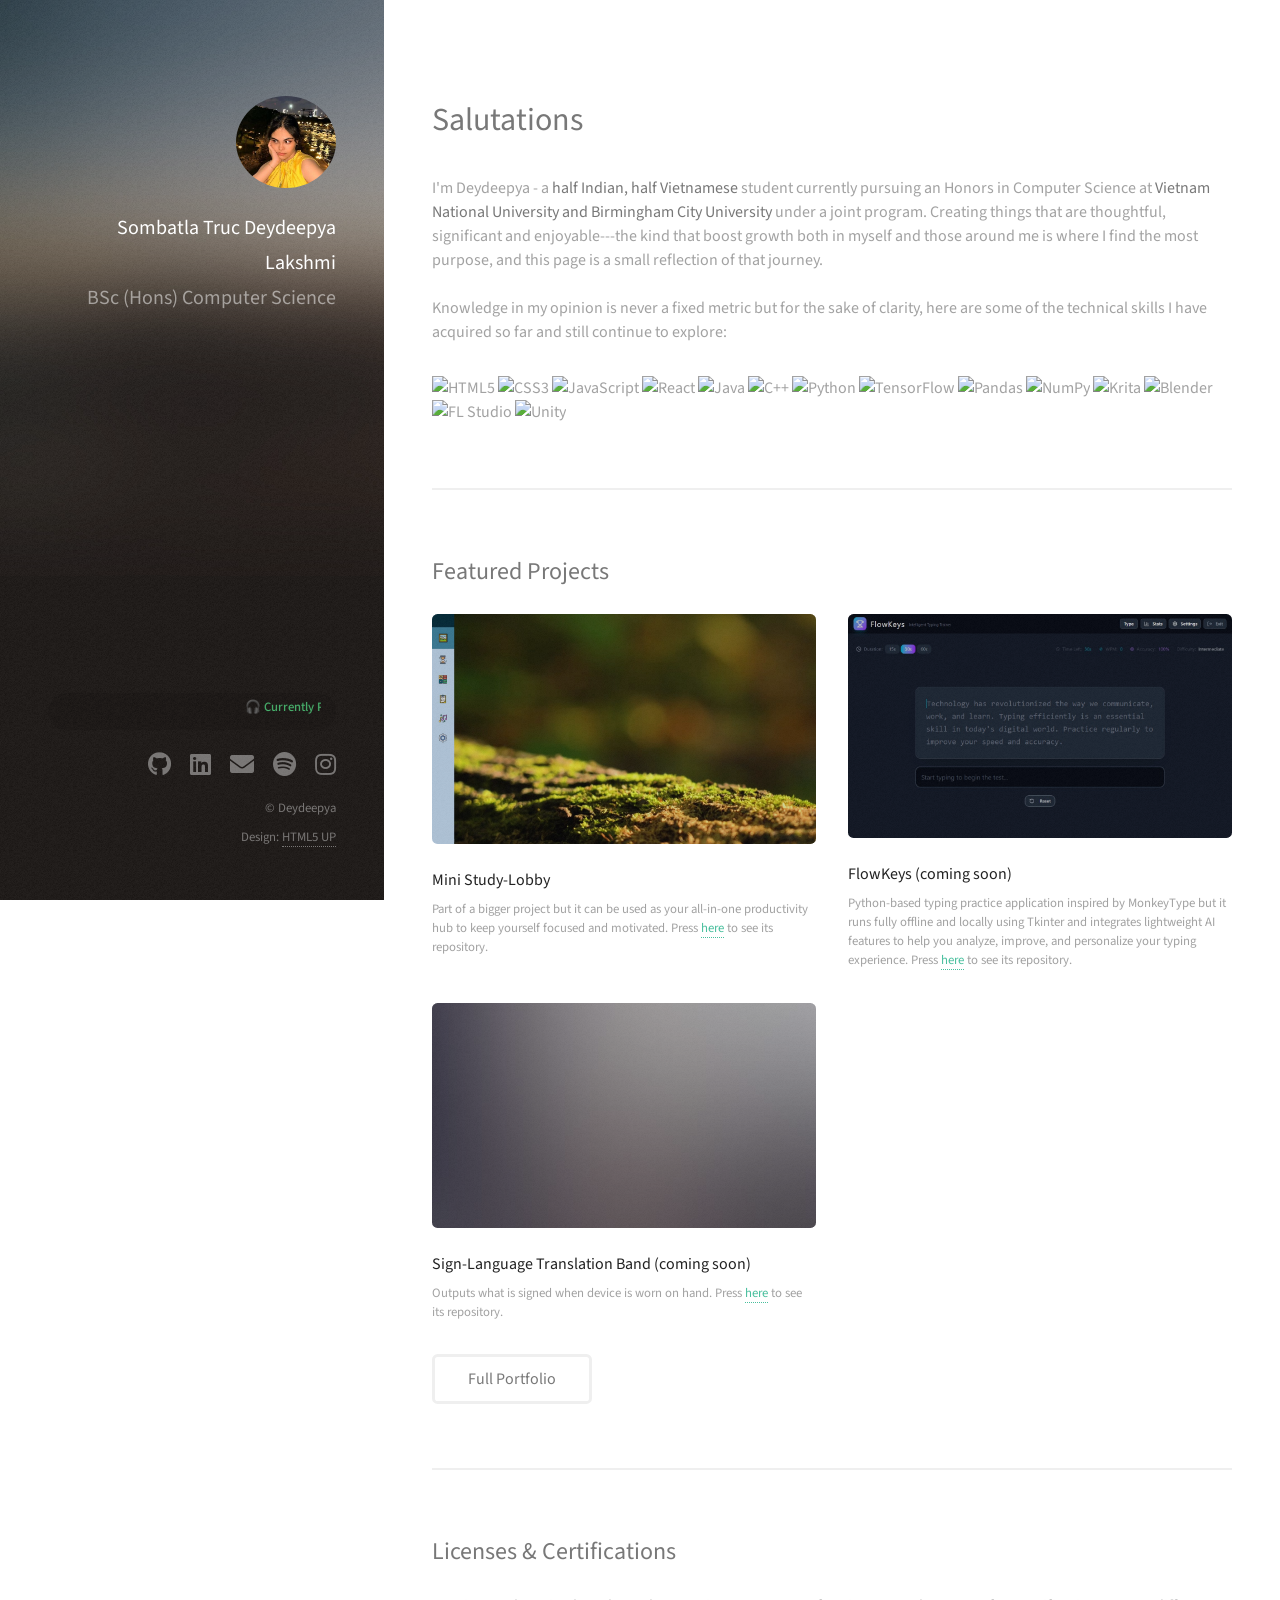
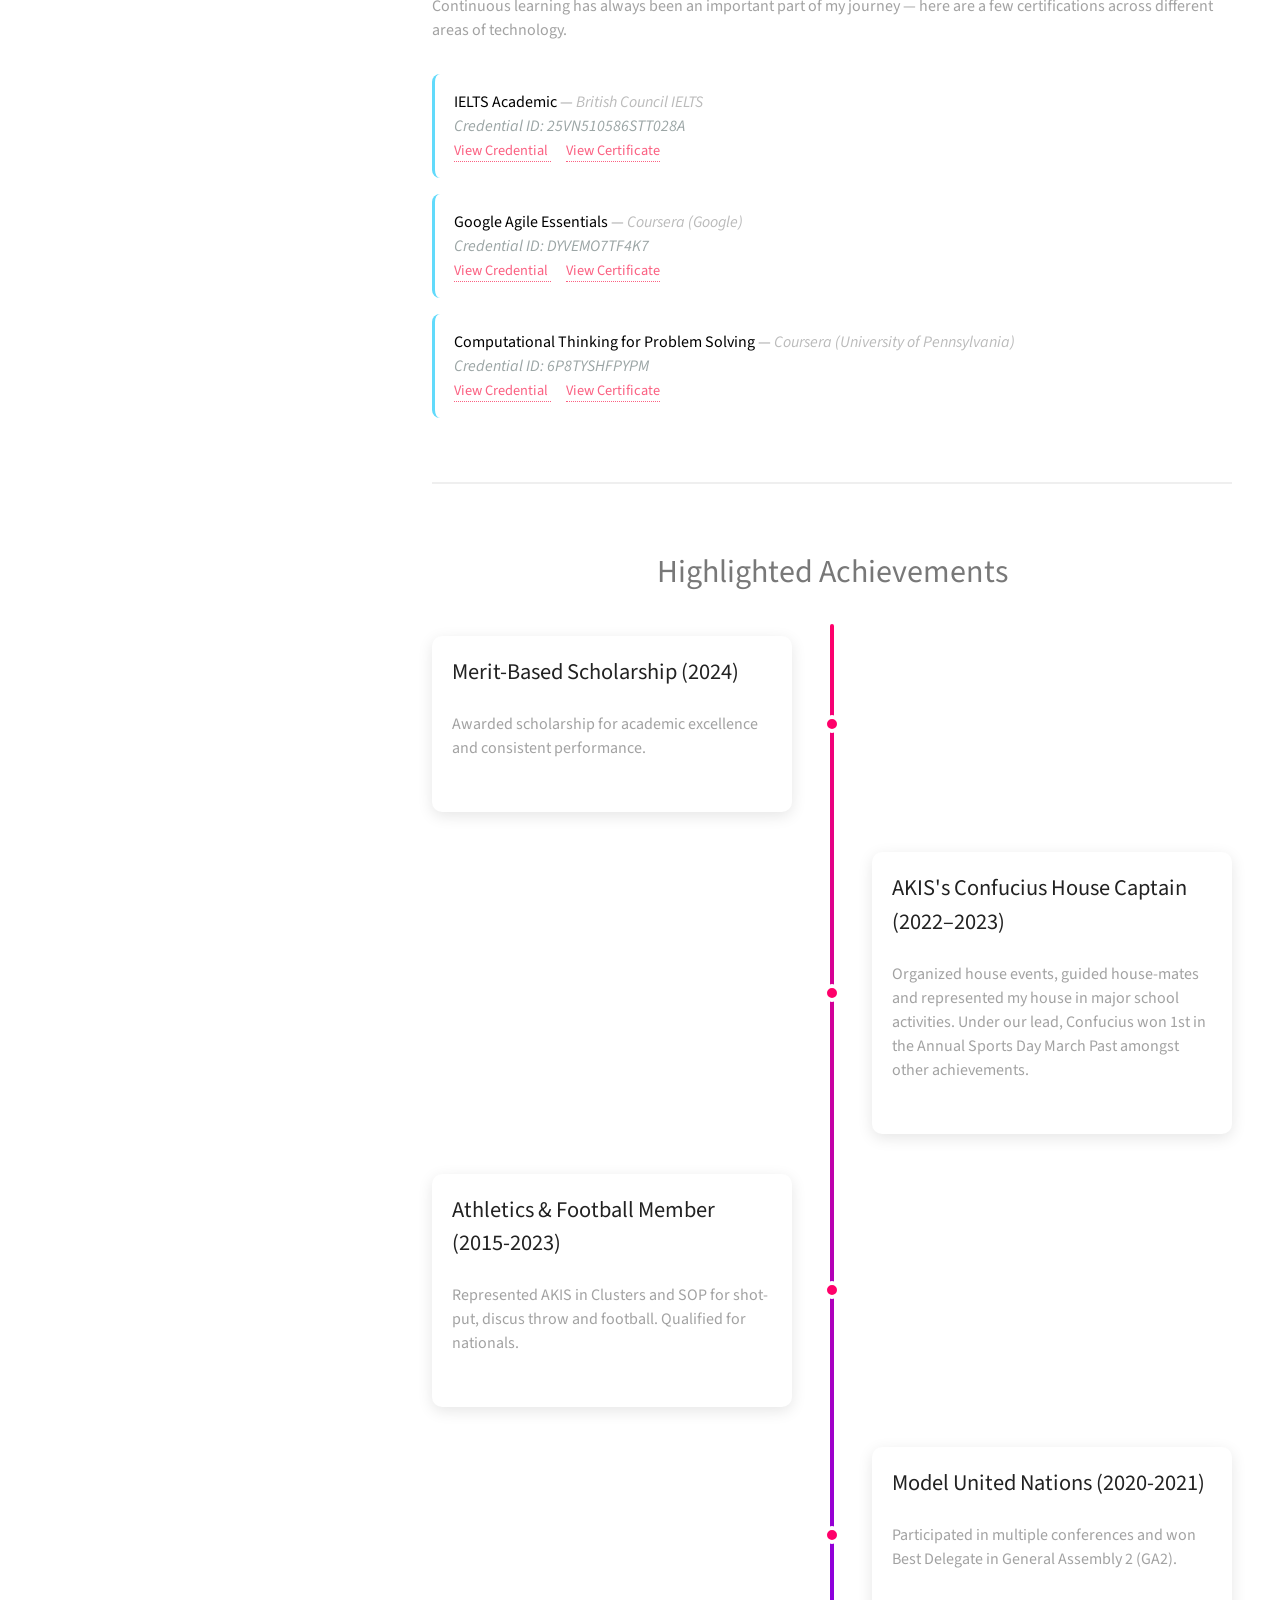
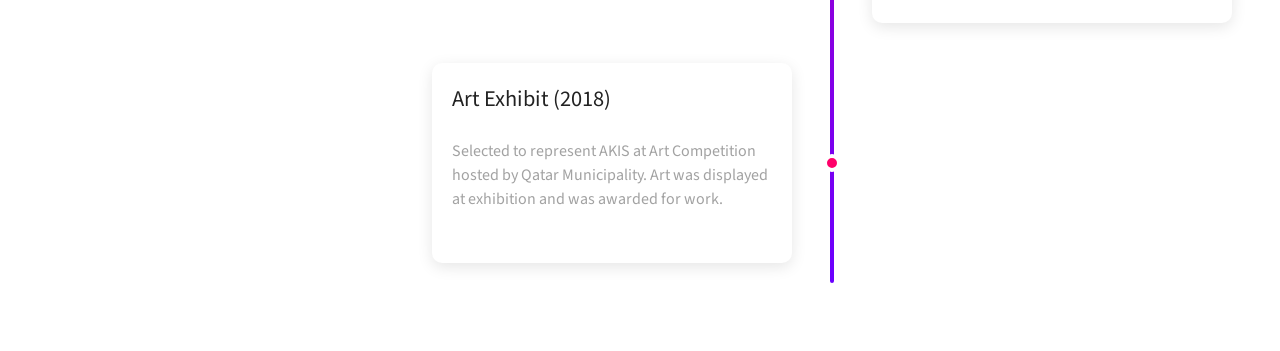
==== index.html @ e26db042 "timeline++" ====
<!DOCTYPE HTML>
<!--
	Strata by HTML5 UP
	html5up.net | @ajlkn
	Free for personal and commercial use under the CCA 3.0 license (html5up.net/license)
-->
<html>
	<head>
		<title>Deydeepya's Portfolio</title>
		<link rel="icon" href="images/favicon.png" type="image/x-icon">
		<link rel="stylesheet" href="assets/css/main.css" />

		<meta charset="utf-8" />
		<meta name="viewport" content="width=device-width, initial-scale=1, user-scalable=no" />

	</head>


	<body class="is-preload">

		<!-- Header -->
			<header id="header">
				<div class="inner">
					<a href="#" class="image avatar"><img src="images/avatar.png" alt="" /></a>
					<h1><strong>Sombatla Truc Deydeepya Lakshmi</strong></h1>
					<h1>BSc (Hons) Computer Science </h1>
				</div>

				<div id="spotify-pill" class="spotify-pill">
					<marquee id="spotify-track" behavior="scroll" direction="left" scrollamount="3" style="
						font-size: 0.8em;
						color: #53d882;
						font-weight: 500;
					">
						🎧 Loading track...
					</marquee>
				</div>
			</header>

			<script>
				document.addEventListener("DOMContentLoaded", function() {
				const playlist = [
					{ name: "Terry Jacks - Seasons in the Sun", url: "https://open.spotify.com/track/7pGMRy91RcQT9oHdPgYz3A?si=eace22bc20c54975" },
					{ name: "Bon Jovi - Wanted Dead Or Alive", url: "https://open.spotify.com/track/0oerlffJSzhRVvtDfLcp3N?si=2c7f6a3b73c8491c" },
					{ name: "Bobby McFerrin - I Hear Music", url: "https://open.spotify.com/track/0rQB7WI7UXs4LJdMzN3guw?si=c466e8363f5d4905" },
					{ name: "Bobby Hebb - Sunny", url: "https://open.spotify.com/track/4vju55Ag7apDL2CfotuE7Q?si=f74975d986e64ba8" },
					{ name: "Boney M - Daddy Cool", url: "https://open.spotify.com/track/3WMbD1OyfKuwWDWMNbPQ4g?si=279bdfe8d01840db" },
					{ name: "John Mayer - New Light", url: "https://open.spotify.com/track/4T6FWA703h6H7zk1FoSARw?si=0d3b5982130041f6" },
					{ name: "Bee Gees - Words", url: "https://open.spotify.com/track/07PIhdmyYIw8dMeDMsx9FU?si=c659c4118f5b4c31" },
					{ name: "Crowded House - Don't Dream It's Over", url: "https://open.spotify.com/track/7G7tgVYORlDuVprcYHuFJh?si=4da1dd9206b44239" },
					{ name: "Kansas - Carry On Wayward Son", url: "https://open.spotify.com/track/2SUpC3UgKwLVOS2FtZif9N?si=b55bfe40be5d4bd6" },
					{ name: "Queen - Killer Queen", url: "https://open.spotify.com/track/4cIPLtg1avt2Jm3ne9S1zy?si=0c6cae5d87ac4c85" },
					{ name: "Chet Baker - I Fall In Love Too Easily", url: "https://open.spotify.com/track/0F845nujLVqCb0XMZCh5Pc?si=fc1a8e7985a44dcb" },
					{ name: "Olivia Newton-John - Look At Me I'm Sandra Dee", url: "https://open.spotify.com/track/2SMbVw0jPM8LapbjhIDjO4?si=5876540af2fe4993" },
					{ name: "Peter, Paul and Mary - 500 Miles", url: "https://open.spotify.com/track/6oMZhY0f1ReI6AJDDYfuSb?si=b887bbd16e6e4476" },
					{ name: "Ricky Nelson - I Will Follow You", url: "https://open.spotify.com/track/4Y6pdMS2PwGshq1MYcJ9fC?si=3188295856514569" },
					{ name: "Michael Jackson - Heaven Can Wait", url: "https://open.spotify.com/track/1AZXNAVDD9ZFIEKySgflFz?si=023ef2caf2054799" },
					{ name: "Westlife - My Love", url: "https://open.spotify.com/track/5p0ietGkLNEqx1Z7ijkw5g?si=1756ff74c8b2464d" },
					{ name: "5 Seconds Of Summer - Teeth", url: "https://open.spotify.com/track/3NxWJWftvkstyxvb1pZlFo?si=f87e202e12034d60" },
					{ name: "Santana , The Product G&B - Maria Maria", url: "https://open.spotify.com/track/567UAkWoLBqZ709s3Qcbze?si=aae8d8b687df4802" },
					{ name: "Daniel Powter - Bad Day", url: "https://open.spotify.com/track/0mUyMawtxj1CJ76kn9gIZK?si=c6062175e89e4ad8" },
					{ name: "AURORA - Exist For Love", url: "https://open.spotify.com/track/2DFo342cqI8tJHDmO0p052?si=bb9d5ad9c825456b" },
					{ name: "Bertie Higgins - Key Largo", url: "https://open.spotify.com/track/5IGBY0swxdJewUQx4jSLED?si=c6cc4c99136d4dec" },
					{ name: "Joy Crookes - Feet Don't Fail Me Now", url: "https://open.spotify.com/track/5goqVeMYUQecvpcjNxpadU?si=8d0a77c552264785" },
					{ name: "CHIC - Le Freak", url: "https://open.spotify.com/track/7Kszjzps0xbQXyo1pO4KfE?si=eb45f77ac87743c4" },
					{ name: "Ottawan - Hands Up", url: "https://open.spotify.com/track/5xQr5TxQ77siaKfuyiJbT0?si=8200cb028bc64539" },
					{ name: "The Notorious B.I.G. - Hypnotize", url: "https://open.spotify.com/track/7KwZNVEaqikRSBSpyhXK2j?si=157ea95a19204e7b" },
					{ name: "Blackstreet, Dr.Dre, Queen Pen - No Diggity ", url: "https://open.spotify.com/track/6MdqqkQ8sSC0WB4i8PyRuQ?si=690b2d422ba64cf1" },
					{ name: "LP - Other People", url: "https://open.spotify.com/track/32f4hFMwHkw3Ooeqf0hbnK?si=0c57d5c6a41e4b21" },
					{ name: "Tame Impala – The Less I Know The Better", url: "https://open.spotify.com/track/6K4t31amVTZDgR3sKmwUJJ?si=880303804e9845a6" }
				];

				const track = playlist[Math.floor(Math.random() * playlist.length)];
				document.getElementById("spotify-track").innerHTML =
					`🎧 Currently Playing: <a href="${track.url}" target="_blank" style="color:#53d882; text-decoration:none;">${track.name}</a>`;
				const spotifyPill = document.getElementById("spotify-pill");
				const headerImage = document.querySelector("#header .avatar img"); 

				function checkImageCollision() {
					if (window.innerWidth <= 1023) { 
						const imageRect = headerImage.getBoundingClientRect();
						const pillRect = spotifyPill.getBoundingClientRect();

						if (pillRect.bottom >= imageRect.top) {
							spotifyPill.style.display = "none";
						} else {
							spotifyPill.style.display = "block";
						}
					} else {
						spotifyPill.style.display = "block";
					}
				}

				window.addEventListener("scroll", checkImageCollision);
				window.addEventListener("resize", checkImageCollision);
				checkImageCollision(); 
			});

			</script>

		<!-- Main -->
			<div id="main">
				<!-- One -->
					<section id="one">
						<header class="major">
							<h2>Salutations </h2> 
						</header>
						<p> I'm Deydeepya - a <b>half Indian, half Vietnamese</b> student currently pursuing an Honors in Computer Science at <b>Vietnam National University and Birmingham City University</b> under a joint program. Creating things that are thoughtful, significant and enjoyable---the kind that boost growth both in myself and those around me is where I find the most purpose, and this page is a small reflection of that journey.
						<br><br>
						Knowledge in my opinion is never a fixed metric but for the sake of clarity, here are some of the technical skills I have acquired so far and still continue to explore:
    					</p>
						<div class="tech-stack">
							<!-- Web Dev -->
							<img src="https://img.shields.io/badge/HTML5-%23E34F26.svg?style=for-the-badge&logo=html5&logoColor=white" alt="HTML5" />
							<img src="https://img.shields.io/badge/CSS3-%231572B6.svg?style=for-the-badge&logo=css3&logoColor=white" alt="CSS3" />
							<img src="https://img.shields.io/badge/JavaScript-%23323330.svg?style=for-the-badge&logo=javascript&logoColor=%23F7DF1E" alt="JavaScript" />
							<img src="https://img.shields.io/badge/React-%2320232a.svg?style=for-the-badge&logo=react&logoColor=%2361DAFB" alt="React" />

							<!-- Languages -->
							<img src="https://img.shields.io/badge/Java-%23ED8B00.svg?style=for-the-badge&logo=openjdk&logoColor=white" alt="Java" />
							<img src="https://img.shields.io/badge/C++-%2300599C.svg?style=for-the-badge&logo=c%2B%2B&logoColor=white" alt="C++" />
							<img src="https://img.shields.io/badge/Python-3670A0?style=for-the-badge&logo=python&logoColor=ffdd54" alt="Python" />

							<!-- Data & AI -->
							<img src="https://img.shields.io/badge/TensorFlow-%23FF6F00.svg?style=for-the-badge&logo=TensorFlow&logoColor=white" alt="TensorFlow" />
							<img src="https://img.shields.io/badge/Pandas-%23150458.svg?style=for-the-badge&logo=pandas&logoColor=white" alt="Pandas" />
							<img src="https://img.shields.io/badge/Numpy-%23013243.svg?style=for-the-badge&logo=numpy&logoColor=white" alt="NumPy" />

							<!-- Art and extras -->
							<img src="https://img.shields.io/badge/Krita-203759?style=for-the-badge&logo=krita&logoColor=EEF37B" alt="Krita" />
							<img src="https://img.shields.io/badge/Blender-%23F5792A.svg?style=for-the-badge&logo=blender&logoColor=white" alt="Blender" />
							<img src="https://img.shields.io/badge/FL_Studio-FF9400?style=for-the-badge&logo=fl-studio&logoColor=white" alt="FL Studio" />
							<img src="https://img.shields.io/badge/Unity-100000?style=for-the-badge&logo=unity&logoColor=white" alt="Unity" />

						</div>
					</section>

				<!-- Two -->
					<section id="two">
						<h2>Featured Projects</h2>
						<div class="row">
							<article class="col-6 col-12-xsmall work-item">
								<a href="images/fulls/01.gif" class="image fit thumb"><img src="images/thumbs/01.jpg" alt="" /></a>
								<h3>Mini Study-Lobby</h3>
								<p>Part of a bigger project but it can be used as your all-in-one productivity hub to keep yourself focused and motivated. Press <a href="https://github.com/codingsanji/StudyLobby" target="_blank">here</a> to see its repository.</p>
							</article>

							<article class="col-6 col-12-xsmall work-item">
								<a href="images/fulls/02.gif" class="image fit thumb"><img src="images/thumbs/02.jpg" alt="" /></a>
								<h3>FlowKeys (coming soon)</h3>
								<p>Python-based typing practice application inspired by MonkeyType but it runs fully offline and locally using Tkinter and integrates lightweight AI features to help you analyze, improve, and personalize your typing experience. Press <a href="https://github.com/codingsanji/FlowKeys" target="_blank">here</a> to see its repository.</p>
							</article>

							<article class="col-6 col-12-xsmall work-item">
								<a href="images/fulls/03.jpg" class="image fit thumb"><img src="images/thumbs/03.jpg" alt="" /></a>
								<h3>Sign-Language Translation Band (coming soon)</h3>
								<p>Outputs what is signed when device is worn on hand. Press <a href="https://github.com/codingsanji/SignLink" target="_blank">here</a> to see its repository.</p>
							</article>
							
						</div>
						<ul class="actions">
							<li><a href="https://github.com/codingsanji" class="button" target="_blank">Full Portfolio</a></li>
						</ul>
					</section>
				
				<!-- Three -->
					<section id="three">
					<h2>Licenses & Certifications</h2>
					<p>
						Continuous learning has always been an important part of my journey —
						here are a few certifications across different areas of technology.
					</p>

					<ul class="cert-list">
						<li>
						<strong>IELTS Academic</strong> — <em>British Council IELTS</em><br>
						<em class="credential-id">Credential ID: 25VN510586STT028A</em> <br>
						<a href="https://ielts.org/organisations/ielts-for-organisations/verifying-ielts-results" target="_blank">
							View Credential
						</a> 
						<a href="images/certificates/ielts.jpeg" target="_blank">
							View Certificate
						</a>
						</li>
						<li>
						<strong>Google Agile Essentials</strong> — <em>Coursera (Google)</em><br>
						<em class="credential-id">Credential ID: DYVEMO7TF4K7</em> <br>
						<a href="https://www.coursera.org/account/accomplishments/verify/DYVEMO7TF4K7" target="_blank">
							View Credential
						</a>
						<a href="images/certificates/coursera_1.jpeg" target="_blank">
							View Certificate
						</a>
						</li>
						<li>
						<strong>Computational Thinking for Problem Solving</strong> — <em>Coursera (University of Pennsylvania)</em><br>
						<em class="credential-id">Credential ID: 6P8TYSHFPYPM</em> <br>
						<a href="https://www.coursera.org/account/accomplishments/records/6P8TYSHFPYPM" target="_blank">
							View Credential
						</a>
						<a href="images/certificates/coursera_2.jpeg" target="_blank">
							View Certificate
						</a>
						</li>
					</ul>
					</section>

				<!-- Four -->
					<section class="four">
						<h2 class="title" style="text-align: center">Highlighted Achievements</h2>

						<div class="timeline-line"></div>

						<div class="timeline-item left">
						<div class="content">
						<h3>Merit-Based Scholarship (2024)</h3>
						<p>Awarded scholarship for academic excellence and consistent performance.</p>
						</div>
						<div class="dot"></div>
						</div>

						<div class="timeline-item right">
						<div class="content">
						<h3>AKIS's Confucius House Captain (2022–2023)</h3>
						<p>Organized house events, guided house-mates and represented my house in major school activities. Under our lead, Confucius won 1st in the Annual Sports Day March Past amongst other achievements.</p>
						</div>
						<div class="dot"></div>
						</div>

						<div class="timeline-item left">
						<div class="content">
						<h3>Athletics & Football Member (2015-2023)</h3>
						<p>Represented AKIS in Clusters and SOP for shot-put, discus throw and football. Qualified for nationals.</p>
						</div>
						<div class="dot"></div>
						</div>

						<div class="timeline-item right">
						<div class="content">
						<h3>Model United Nations (2020-2021)</h3>
						<p>Participated in multiple conferences and won Best Delegate in General Assembly 2 (GA2).</p>
						</div>
						<div class="dot"></div>
						</div>

						<div class="timeline-item left">
						<div class="content">
						<h3>Art Exhibit (2018)</h3>
						<p>Selected to represent AKIS at Art Competition hosted by Qatar Municipality. Art was displayed at exhibition and was awarded for work.</p>
						</div>
						<div class="dot"></div>
						</div>

					</section>

					
		<!-- Footer -->
			<footer id="footer">
				<div class="inner">
					<ul class="icons">
						<li><a href="https://github.com/codingsanji" class="icon brands fa-github" target="_blank"><span class="label">Github</span></a></li>
						<li><a href="https://www.linkedin.com/in/sombatla-truc-deydeepya-lakshmi-096202274/" class="icon brands fa-linkedin" target="_blank"><span class="label">LinkedIn</span></a></li>
						<li><a href="mailto:sombatla.lakshmi@mail.bcu.ac.uk" class="icon solid fa-envelope" target="_blank"><span class="label">Email</span></a></li>
						<li><a href="https://open.spotify.com/user/31qdkq24rzp5r5yqmxhod6reqztu?si=2f7d0dcd5b8049fe" class="icon brands fa-spotify" target="_blank"><span class="label">Spotify</span></a></li>
						<li><a href="https://www.instagram.com/lethientruc.c/" class="icon brands fa-instagram" target="_blank"><span class="label">Instagram</span></a></li>
					</ul>
					<ul class="copyright">
						<li>&copy; Deydeepya</li><li>Design: <a href="http://html5up.net">HTML5 UP</a></li>
					</ul>
				</div>
			</footer>

		<!-- Scripts -->
			<script src="assets/js/jquery.min.js"></script>
			<script src="assets/js/jquery.poptrox.min.js"></script>
			<script src="assets/js/browser.min.js"></script>
			<script src="assets/js/breakpoints.min.js"></script>
			<script src="assets/js/util.js"></script>
			<script src="assets/js/main.js"></script>

	</body>
</html>
---- assets/css/main.css ----
@import url("fontawesome-all.min.css");
@import url("https://fonts.googleapis.com/css?family=Source+Sans+Pro:400,400italic");

/*
	Strata by HTML5 UP
	html5up.net | @ajlkn
	Free for personal and commercial use under the CCA 3.0 license (html5up.net/license)
*/

html, body, div, span, applet, object,
iframe, h1, h2, h3, h4, h5, h6, p, blockquote,
pre, a, abbr, acronym, address, big, cite,
code, del, dfn, em, img, ins, kbd, q, s, samp,
small, strike, strong, sub, sup, tt, var, b,
u, i, center, dl, dt, dd, ol, ul, li, fieldset,
form, label, legend, table, caption, tbody,
tfoot, thead, tr, th, td, article, aside,
canvas, details, embed, figure, figcaption,
footer, header, hgroup, menu, nav, output, ruby,
section, summary, time, mark, audio, video {
	margin: 0;
	padding: 0;
	border: 0;
	font-size: 100%;
	font: inherit;
	line-height: 1.5;
	vertical-align: baseline;}

article, aside, details, figcaption, figure,
footer, header, hgroup, menu, nav, section {
	display: block;}

body {
	line-height: 1;
}

ol, ul {
	list-style: none;
}

blockquote, q {
	quotes: none;
}

	blockquote:before, blockquote:after, q:before, q:after {
		content: '';
		content: none;
	}

table {
	border-collapse: collapse;
	border-spacing: 0;
}

body {
	-webkit-text-size-adjust: none;
}

mark {
	background-color: transparent;
	color: inherit;
}

input::-moz-focus-inner {
	border: 0;
	padding: 0;
}

input, select, textarea {
	-moz-appearance: none;
	-webkit-appearance: none;
	-ms-appearance: none;
	appearance: none;
}

/* Basic */

	html {
		box-sizing: border-box;
	}

	*, *:before, *:after {
		box-sizing: inherit;
	}

	body {
		background: #fff;
	}

		body.is-preload *, body.is-preload *:before, body.is-preload *:after {
			-moz-animation: none !important;
			-webkit-animation: none !important;
			-ms-animation: none !important;
			animation: none !important;
			-moz-transition: none !important;
			-webkit-transition: none !important;
			-ms-transition: none !important;
			transition: none !important;
		}

	body, input, select, textarea {
		color: #a2a2a2;
		font-family: "Source Sans Pro", Helvetica, sans-serif;
		font-size: 16pt;
		font-weight: 400;
		line-height: 1.75em;
	}

	a {
		-moz-transition: color 0.2s ease-in-out, border-color 0.2s ease-in-out;
		-webkit-transition: color 0.2s ease-in-out, border-color 0.2s ease-in-out;
		-ms-transition: color 0.2s ease-in-out, border-color 0.2s ease-in-out;
		transition: color 0.2s ease-in-out, border-color 0.2s ease-in-out;
		border-bottom: dotted 1px;
		color: #49bf9d;
		text-decoration: none;
	}

		a:hover {
			border-bottom-color: transparent;
			color: #49bf9d !important;
			text-decoration: none;
		}

	strong, b {
		color: #787878;
		font-weight: 400;
	}

	em, i {
		font-style: italic;
	}

	p {
		margin: 0 0 2em 0;
	}

	h1, h2, h3, h4, h5, h6 {
		color: #787878;
		font-weight: 400;
		line-height: 1em;
		margin: 0 0 1em 0;
	}

		h1 a, h2 a, h3 a, h4 a, h5 a, h6 a {
			color: inherit;
			text-decoration: none;
		}

	h1 {
		font-size: 2em;
		line-height: 1.5em;
	}

	h2 {
		font-size: 1.5em;
		line-height: 1.5em;
	}

	h3 {
		font-size: 1.25em;
		line-height: 1.5em;
	}

	h4 {
		font-size: 1.1em;
		line-height: 1.5em;
	}

	h5 {
		font-size: 0.9em;
		line-height: 1.5em;
	}

	h6 {
		font-size: 0.7em;
		line-height: 1.5em;
	}

	sub {
		font-size: 0.8em;
		position: relative;
		top: 0.5em;
	}

	sup {
		font-size: 0.8em;
		position: relative;
		top: -0.5em;
	}

	hr {
		border: 0;
		border-bottom: solid 2px #efefef;
		margin: 2em 0;
	}

		hr.major {
			margin: 3em 0;
		}

	blockquote {
		border-left: solid 6px #efefef;
		font-style: italic;
		margin: 0 0 2em 0;
		padding: 0.5em 0 0.5em 1.5em;
	}

	code {
		background: #f7f7f7;
		border-radius: 0.35em;
		border: solid 2px #efefef;
		font-family: "Courier New", monospace;
		font-size: 0.9em;
		margin: 0 0.25em;
		padding: 0.25em 0.65em;
	}

	pre {
		-webkit-overflow-scrolling: touch;
		font-family: "Courier New", monospace;
		font-size: 0.9em;
		margin: 0 0 2em 0;
	}

		pre code {
			display: block;
			line-height: 1.75em;
			padding: 1em 1.5em;
			overflow-x: auto;
		}

	.align-left {
		text-align: left;
	}

	.align-center {
		text-align: center;
	}

	.align-right {
		text-align: right;
	}

/* Container */

	.container {
		margin: 0 auto;
		max-width: calc(100% - 4em);
		width: 100%;
	}

		.container.xsmall {
			width: 25%;
		}

		.container.small {
			width: 50%;
		}

		.container.medium {
			width: 75%;
		}

		.container.large {
			width: 125%;
		}

		.container.xlarge {
			width: 150%;
		}

		.container.max {
			width: 100%;
		}

		@media screen and (max-width: 980px) {

			.container {
				width: 100% !important;
				max-width: 100% !important;
			}

		}

		@media screen and (max-width: 480px) {

			.container {
				max-width: calc(100% - 3em);
			}

		}

/* Row */

	.row {
		display: flex;
		flex-wrap: wrap;
		box-sizing: border-box;
		align-items: stretch;
	}

		.row > * {
			box-sizing: border-box;
		}

		.row.gtr-uniform > * > :last-child {
			margin-bottom: 0;
		}

		.row.aln-left {
			justify-content: flex-start;
		}

		.row.aln-center {
			justify-content: center;
		}

		.row.aln-right {
			justify-content: flex-end;
		}

		.row.aln-top {
			align-items: flex-start;
		}

		.row.aln-middle {
			align-items: center;
		}

		.row.aln-bottom {
			align-items: flex-end;
		}

		.row > .imp {
			order: -1;
		}

		.row > .col-1 {
			width: 8.33333%;
		}

		.row > .off-1 {
			margin-left: 8.33333%;
		}

		.row > .col-2 {
			width: 16.66667%;
		}

		.row > .off-2 {
			margin-left: 16.66667%;
		}

		.row > .col-3 {
			width: 25%;
		}

		.row > .off-3 {
			margin-left: 25%;
		}

		.row > .col-4 {
			width: 33.33333%;
		}

		.row > .off-4 {
			margin-left: 33.33333%;
		}

		.row > .col-5 {
			width: 41.66667%;
		}

		.row > .off-5 {
			margin-left: 41.66667%;
		}

		.row > .col-6 {
			width: 50%;
		}

		.row > .off-6 {
			margin-left: 50%;
		}

		.row > .col-7 {
			width: 58.33333%;
		}

		.row > .off-7 {
			margin-left: 58.33333%;
		}

		.row > .col-8 {
			width: 66.66667%;
		}

		.row > .off-8 {
			margin-left: 66.66667%;
		}

		.row > .col-9 {
			width: 75%;
		}

		.row > .off-9 {
			margin-left: 75%;
		}

		.row > .col-10 {
			width: 83.33333%;
		}

		.row > .off-10 {
			margin-left: 83.33333%;
		}

		.row > .col-11 {
			width: 91.66667%;
		}

		.row > .off-11 {
			margin-left: 91.66667%;
		}

		.row > .col-12 {
			width: 100%;
		}

		.row > .off-12 {
			margin-left: 100%;
		}

		.row.gtr-0 {
			margin-top: 0;
			margin-left: 0em;
		}

			.row.gtr-0 > * {
				padding: 0 0 0 0em;
			}

			.row.gtr-0.gtr-uniform {
				margin-top: 0em;
			}

				.row.gtr-0.gtr-uniform > * {
					padding-top: 0em;
				}

		.row.gtr-25 {
			margin-top: 0;
			margin-left: -0.625em;
		}

			.row.gtr-25 > * {
				padding: 0 0 0 0.625em;
			}

			.row.gtr-25.gtr-uniform {
				margin-top: -0.625em;
			}

				.row.gtr-25.gtr-uniform > * {
					padding-top: 0.625em;
				}

		.row.gtr-50 {
			margin-top: 0;
			margin-left: -1.25em;
		}

			.row.gtr-50 > * {
				padding: 0 0 0 1.25em;
			}

			.row.gtr-50.gtr-uniform {
				margin-top: -1.25em;
			}

				.row.gtr-50.gtr-uniform > * {
					padding-top: 1.25em;
				}

		.row {
			margin-top: 0;
			margin-left: -2.5em;
		}

			.row > * {
				padding: 0 0 0 2.5em;
			}

			.row.gtr-uniform {
				margin-top: -2.5em;
			}

				.row.gtr-uniform > * {
					padding-top: 2.5em;
				}

		.row.gtr-150 {
			margin-top: 0;
			margin-left: -3.75em;
		}

			.row.gtr-150 > * {
				padding: 0 0 0 3.75em;
			}

			.row.gtr-150.gtr-uniform {
				margin-top: -3.75em;
			}

				.row.gtr-150.gtr-uniform > * {
					padding-top: 3.75em;
				}

		.row.gtr-200 {
			margin-top: 0;
			margin-left: -5em;
		}

			.row.gtr-200 > * {
				padding: 0 0 0 5em;
			}

			.row.gtr-200.gtr-uniform {
				margin-top: -5em;
			}

				.row.gtr-200.gtr-uniform > * {
					padding-top: 5em;
				}

		@media screen and (max-width: 1800px) {

			.row {
				display: flex;
				flex-wrap: wrap;
				box-sizing: border-box;
				align-items: stretch;
			}

				.row > * {
					box-sizing: border-box;
				}

				.row.gtr-uniform > * > :last-child {
					margin-bottom: 0;
				}

				.row.aln-left {
					justify-content: flex-start;
				}

				.row.aln-center {
					justify-content: center;
				}

				.row.aln-right {
					justify-content: flex-end;
				}

				.row.aln-top {
					align-items: flex-start;
				}

				.row.aln-middle {
					align-items: center;
				}

				.row.aln-bottom {
					align-items: flex-end;
				}

				.row > .imp-xlarge {
					order: -1;
				}

				.row > .col-1-xlarge {
					width: 8.33333%;
				}

				.row > .off-1-xlarge {
					margin-left: 8.33333%;
				}

				.row > .col-2-xlarge {
					width: 16.66667%;
				}

				.row > .off-2-xlarge {
					margin-left: 16.66667%;
				}

				.row > .col-3-xlarge {
					width: 25%;
				}

				.row > .off-3-xlarge {
					margin-left: 25%;
				}

				.row > .col-4-xlarge {
					width: 33.33333%;
				}

				.row > .off-4-xlarge {
					margin-left: 33.33333%;
				}

				.row > .col-5-xlarge {
					width: 41.66667%;
				}

				.row > .off-5-xlarge {
					margin-left: 41.66667%;
				}

				.row > .col-6-xlarge {
					width: 50%;
				}

				.row > .off-6-xlarge {
					margin-left: 50%;
				}

				.row > .col-7-xlarge {
					width: 58.33333%;
				}

				.row > .off-7-xlarge {
					margin-left: 58.33333%;
				}

				.row > .col-8-xlarge {
					width: 66.66667%;
				}

				.row > .off-8-xlarge {
					margin-left: 66.66667%;
				}

				.row > .col-9-xlarge {
					width: 75%;
				}

				.row > .off-9-xlarge {
					margin-left: 75%;
				}

				.row > .col-10-xlarge {
					width: 83.33333%;
				}

				.row > .off-10-xlarge {
					margin-left: 83.33333%;
				}

				.row > .col-11-xlarge {
					width: 91.66667%;
				}

				.row > .off-11-xlarge {
					margin-left: 91.66667%;
				}

				.row > .col-12-xlarge {
					width: 100%;
				}

				.row > .off-12-xlarge {
					margin-left: 100%;
				}

				.row.gtr-0 {
					margin-top: 0;
					margin-left: 0em;
				}

					.row.gtr-0 > * {
						padding: 0 0 0 0em;
					}

					.row.gtr-0.gtr-uniform {
						margin-top: 0em;
					}

						.row.gtr-0.gtr-uniform > * {
							padding-top: 0em;
						}

				.row.gtr-25 {
					margin-top: 0;
					margin-left: -0.625em;
				}

					.row.gtr-25 > * {
						padding: 0 0 0 0.625em;
					}

					.row.gtr-25.gtr-uniform {
						margin-top: -0.625em;
					}

						.row.gtr-25.gtr-uniform > * {
							padding-top: 0.625em;
						}

				.row.gtr-50 {
					margin-top: 0;
					margin-left: -1.25em;
				}

					.row.gtr-50 > * {
						padding: 0 0 0 1.25em;
					}

					.row.gtr-50.gtr-uniform {
						margin-top: -1.25em;
					}

						.row.gtr-50.gtr-uniform > * {
							padding-top: 1.25em;
						}

				.row {
					margin-top: 0;
					margin-left: -2.5em;
				}

					.row > * {
						padding: 0 0 0 2.5em;
					}

					.row.gtr-uniform {
						margin-top: -2.5em;
					}

						.row.gtr-uniform > * {
							padding-top: 2.5em;
						}

				.row.gtr-150 {
					margin-top: 0;
					margin-left: -3.75em;
				}

					.row.gtr-150 > * {
						padding: 0 0 0 3.75em;
					}

					.row.gtr-150.gtr-uniform {
						margin-top: -3.75em;
					}

						.row.gtr-150.gtr-uniform > * {
							padding-top: 3.75em;
						}

				.row.gtr-200 {
					margin-top: 0;
					margin-left: -5em;
				}

					.row.gtr-200 > * {
						padding: 0 0 0 5em;
					}

					.row.gtr-200.gtr-uniform {
						margin-top: -5em;
					}

						.row.gtr-200.gtr-uniform > * {
							padding-top: 5em;
						}

		}

		@media screen and (max-width: 1280px) {

			.row {
				display: flex;
				flex-wrap: wrap;
				box-sizing: border-box;
				align-items: stretch;
			}

				.row > * {
					box-sizing: border-box;
				}

				.row.gtr-uniform > * > :last-child {
					margin-bottom: 0;
				}

				.row.aln-left {
					justify-content: flex-start;
				}

				.row.aln-center {
					justify-content: center;
				}

				.row.aln-right {
					justify-content: flex-end;
				}

				.row.aln-top {
					align-items: flex-start;
				}

				.row.aln-middle {
					align-items: center;
				}

				.row.aln-bottom {
					align-items: flex-end;
				}

				.row > .imp-large {
					order: -1;
				}

				.row > .col-1-large {
					width: 8.33333%;
				}

				.row > .off-1-large {
					margin-left: 8.33333%;
				}

				.row > .col-2-large {
					width: 16.66667%;
				}

				.row > .off-2-large {
					margin-left: 16.66667%;
				}

				.row > .col-3-large {
					width: 25%;
				}

				.row > .off-3-large {
					margin-left: 25%;
				}

				.row > .col-4-large {
					width: 33.33333%;
				}

				.row > .off-4-large {
					margin-left: 33.33333%;
				}

				.row > .col-5-large {
					width: 41.66667%;
				}

				.row > .off-5-large {
					margin-left: 41.66667%;
				}

				.row > .col-6-large {
					width: 50%;
				}

				.row > .off-6-large {
					margin-left: 50%;
				}

				.row > .col-7-large {
					width: 58.33333%;
				}

				.row > .off-7-large {
					margin-left: 58.33333%;
				}

				.row > .col-8-large {
					width: 66.66667%;
				}

				.row > .off-8-large {
					margin-left: 66.66667%;
				}

				.row > .col-9-large {
					width: 75%;
				}

				.row > .off-9-large {
					margin-left: 75%;
				}

				.row > .col-10-large {
					width: 83.33333%;
				}

				.row > .off-10-large {
					margin-left: 83.33333%;
				}

				.row > .col-11-large {
					width: 91.66667%;
				}

				.row > .off-11-large {
					margin-left: 91.66667%;
				}

				.row > .col-12-large {
					width: 100%;
				}

				.row > .off-12-large {
					margin-left: 100%;
				}

				.row.gtr-0 {
					margin-top: 0;
					margin-left: 0em;
				}

					.row.gtr-0 > * {
						padding: 0 0 0 0em;
					}

					.row.gtr-0.gtr-uniform {
						margin-top: 0em;
					}

						.row.gtr-0.gtr-uniform > * {
							padding-top: 0em;
						}

				.row.gtr-25 {
					margin-top: 0;
					margin-left: -0.5em;
				}

					.row.gtr-25 > * {
						padding: 0 0 0 0.5em;
					}

					.row.gtr-25.gtr-uniform {
						margin-top: -0.5em;
					}

						.row.gtr-25.gtr-uniform > * {
							padding-top: 0.5em;
						}

				.row.gtr-50 {
					margin-top: 0;
					margin-left: -1em;
				}

					.row.gtr-50 > * {
						padding: 0 0 0 1em;
					}

					.row.gtr-50.gtr-uniform {
						margin-top: -1em;
					}

						.row.gtr-50.gtr-uniform > * {
							padding-top: 1em;
						}

				.row {
					margin-top: 0;
					margin-left: -2em;
				}

					.row > * {
						padding: 0 0 0 2em;
					}

					.row.gtr-uniform {
						margin-top: -2em;
					}

						.row.gtr-uniform > * {
							padding-top: 2em;
						}

				.row.gtr-150 {
					margin-top: 0;
					margin-left: -3em;
				}

					.row.gtr-150 > * {
						padding: 0 0 0 3em;
					}

					.row.gtr-150.gtr-uniform {
						margin-top: -3em;
					}

						.row.gtr-150.gtr-uniform > * {
							padding-top: 3em;
						}

				.row.gtr-200 {
					margin-top: 0;
					margin-left: -4em;
				}

					.row.gtr-200 > * {
						padding: 0 0 0 4em;
					}

					.row.gtr-200.gtr-uniform {
						margin-top: -4em;
					}

						.row.gtr-200.gtr-uniform > * {
							padding-top: 4em;
						}

		}

		@media screen and (max-width: 980px) {

			.row {
				display: flex;
				flex-wrap: wrap;
				box-sizing: border-box;
				align-items: stretch;
			}

				.row > * {
					box-sizing: border-box;
				}

				.row.gtr-uniform > * > :last-child {
					margin-bottom: 0;
				}

				.row.aln-left {
					justify-content: flex-start;
				}

				.row.aln-center {
					justify-content: center;
				}

				.row.aln-right {
					justify-content: flex-end;
				}

				.row.aln-top {
					align-items: flex-start;
				}

				.row.aln-middle {
					align-items: center;
				}

				.row.aln-bottom {
					align-items: flex-end;
				}

				.row > .imp-medium {
					order: -1;
				}

				.row > .col-1-medium {
					width: 8.33333%;
				}

				.row > .off-1-medium {
					margin-left: 8.33333%;
				}

				.row > .col-2-medium {
					width: 16.66667%;
				}

				.row > .off-2-medium {
					margin-left: 16.66667%;
				}

				.row > .col-3-medium {
					width: 25%;
				}

				.row > .off-3-medium {
					margin-left: 25%;
				}

				.row > .col-4-medium {
					width: 33.33333%;
				}

				.row > .off-4-medium {
					margin-left: 33.33333%;
				}

				.row > .col-5-medium {
					width: 41.66667%;
				}

				.row > .off-5-medium {
					margin-left: 41.66667%;
				}

				.row > .col-6-medium {
					width: 50%;
				}

				.row > .off-6-medium {
					margin-left: 50%;
				}

				.row > .col-7-medium {
					width: 58.33333%;
				}

				.row > .off-7-medium {
					margin-left: 58.33333%;
				}

				.row > .col-8-medium {
					width: 66.66667%;
				}

				.row > .off-8-medium {
					margin-left: 66.66667%;
				}

				.row > .col-9-medium {
					width: 75%;
				}

				.row > .off-9-medium {
					margin-left: 75%;
				}

				.row > .col-10-medium {
					width: 83.33333%;
				}

				.row > .off-10-medium {
					margin-left: 83.33333%;
				}

				.row > .col-11-medium {
					width: 91.66667%;
				}

				.row > .off-11-medium {
					margin-left: 91.66667%;
				}

				.row > .col-12-medium {
					width: 100%;
				}

				.row > .off-12-medium {
					margin-left: 100%;
				}

				.row.gtr-0 {
					margin-top: 0;
					margin-left: 0em;
				}

					.row.gtr-0 > * {
						padding: 0 0 0 0em;
					}

					.row.gtr-0.gtr-uniform {
						margin-top: 0em;
					}

						.row.gtr-0.gtr-uniform > * {
							padding-top: 0em;
						}

				.row.gtr-25 {
					margin-top: 0;
					margin-left: -0.5em;
				}

					.row.gtr-25 > * {
						padding: 0 0 0 0.5em;
					}

					.row.gtr-25.gtr-uniform {
						margin-top: -0.5em;
					}

						.row.gtr-25.gtr-uniform > * {
							padding-top: 0.5em;
						}

				.row.gtr-50 {
					margin-top: 0;
					margin-left: -1em;
				}

					.row.gtr-50 > * {
						padding: 0 0 0 1em;
					}

					.row.gtr-50.gtr-uniform {
						margin-top: -1em;
					}

						.row.gtr-50.gtr-uniform > * {
							padding-top: 1em;
						}

				.row {
					margin-top: 0;
					margin-left: -2em;
				}

					.row > * {
						padding: 0 0 0 2em;
					}

					.row.gtr-uniform {
						margin-top: -2em;
					}

						.row.gtr-uniform > * {
							padding-top: 2em;
						}

				.row.gtr-150 {
					margin-top: 0;
					margin-left: -3em;
				}

					.row.gtr-150 > * {
						padding: 0 0 0 3em;
					}

					.row.gtr-150.gtr-uniform {
						margin-top: -3em;
					}

						.row.gtr-150.gtr-uniform > * {
							padding-top: 3em;
						}

				.row.gtr-200 {
					margin-top: 0;
					margin-left: -4em;
				}

					.row.gtr-200 > * {
						padding: 0 0 0 4em;
					}

					.row.gtr-200.gtr-uniform {
						margin-top: -4em;
					}

						.row.gtr-200.gtr-uniform > * {
							padding-top: 4em;
						}

		}

		@media screen and (max-width: 736px) {

			.row {
				display: flex;
				flex-wrap: wrap;
				box-sizing: border-box;
				align-items: stretch;
			}

				.row > * {
					box-sizing: border-box;
				}

				.row.gtr-uniform > * > :last-child {
					margin-bottom: 0;
				}

				.row.aln-left {
					justify-content: flex-start;
				}

				.row.aln-center {
					justify-content: center;
				}

				.row.aln-right {
					justify-content: flex-end;
				}

				.row.aln-top {
					align-items: flex-start;
				}

				.row.aln-middle {
					align-items: center;
				}

				.row.aln-bottom {
					align-items: flex-end;
				}

				.row > .imp-small {
					order: -1;
				}

				.row > .col-1-small {
					width: 8.33333%;
				}

				.row > .off-1-small {
					margin-left: 8.33333%;
				}

				.row > .col-2-small {
					width: 16.66667%;
				}

				.row > .off-2-small {
					margin-left: 16.66667%;
				}

				.row > .col-3-small {
					width: 25%;
				}

				.row > .off-3-small {
					margin-left: 25%;
				}

				.row > .col-4-small {
					width: 33.33333%;
				}

				.row > .off-4-small {
					margin-left: 33.33333%;
				}

				.row > .col-5-small {
					width: 41.66667%;
				}

				.row > .off-5-small {
					margin-left: 41.66667%;
				}

				.row > .col-6-small {
					width: 50%;
				}

				.row > .off-6-small {
					margin-left: 50%;
				}

				.row > .col-7-small {
					width: 58.33333%;
				}

				.row > .off-7-small {
					margin-left: 58.33333%;
				}

				.row > .col-8-small {
					width: 66.66667%;
				}

				.row > .off-8-small {
					margin-left: 66.66667%;
				}

				.row > .col-9-small {
					width: 75%;
				}

				.row > .off-9-small {
					margin-left: 75%;
				}

				.row > .col-10-small {
					width: 83.33333%;
				}

				.row > .off-10-small {
					margin-left: 83.33333%;
				}

				.row > .col-11-small {
					width: 91.66667%;
				}

				.row > .off-11-small {
					margin-left: 91.66667%;
				}

				.row > .col-12-small {
					width: 100%;
				}

				.row > .off-12-small {
					margin-left: 100%;
				}

				.row.gtr-0 {
					margin-top: 0;
					margin-left: 0em;
				}

					.row.gtr-0 > * {
						padding: 0 0 0 0em;
					}

					.row.gtr-0.gtr-uniform {
						margin-top: 0em;
					}

						.row.gtr-0.gtr-uniform > * {
							padding-top: 0em;
						}

				.row.gtr-25 {
					margin-top: 0;
					margin-left: -0.375em;
				}

					.row.gtr-25 > * {
						padding: 0 0 0 0.375em;
					}

					.row.gtr-25.gtr-uniform {
						margin-top: -0.375em;
					}

						.row.gtr-25.gtr-uniform > * {
							padding-top: 0.375em;
						}

				.row.gtr-50 {
					margin-top: 0;
					margin-left: -0.75em;
				}

					.row.gtr-50 > * {
						padding: 0 0 0 0.75em;
					}

					.row.gtr-50.gtr-uniform {
						margin-top: -0.75em;
					}

						.row.gtr-50.gtr-uniform > * {
							padding-top: 0.75em;
						}

				.row {
					margin-top: 0;
					margin-left: -1.5em;
				}

					.row > * {
						padding: 0 0 0 1.5em;
					}

					.row.gtr-uniform {
						margin-top: -1.5em;
					}

						.row.gtr-uniform > * {
							padding-top: 1.5em;
						}

				.row.gtr-150 {
					margin-top: 0;
					margin-left: -2.25em;
				}

					.row.gtr-150 > * {
						padding: 0 0 0 2.25em;
					}

					.row.gtr-150.gtr-uniform {
						margin-top: -2.25em;
					}

						.row.gtr-150.gtr-uniform > * {
							padding-top: 2.25em;
						}

				.row.gtr-200 {
					margin-top: 0;
					margin-left: -3em;
				}

					.row.gtr-200 > * {
						padding: 0 0 0 3em;
					}

					.row.gtr-200.gtr-uniform {
						margin-top: -3em;
					}

						.row.gtr-200.gtr-uniform > * {
							padding-top: 3em;
						}

		}

		@media screen and (max-width: 480px) {

			.row {
				display: flex;
				flex-wrap: wrap;
				box-sizing: border-box;
				align-items: stretch;
			}

				.row > * {
					box-sizing: border-box;
				}

				.row.gtr-uniform > * > :last-child {
					margin-bottom: 0;
				}

				.row.aln-left {
					justify-content: flex-start;
				}

				.row.aln-center {
					justify-content: center;
				}

				.row.aln-right {
					justify-content: flex-end;
				}

				.row.aln-top {
					align-items: flex-start;
				}

				.row.aln-middle {
					align-items: center;
				}

				.row.aln-bottom {
					align-items: flex-end;
				}

				.row > .imp-xsmall {
					order: -1;
				}

				.row > .col-1-xsmall {
					width: 8.33333%;
				}

				.row > .off-1-xsmall {
					margin-left: 8.33333%;
				}

				.row > .col-2-xsmall {
					width: 16.66667%;
				}

				.row > .off-2-xsmall {
					margin-left: 16.66667%;
				}

				.row > .col-3-xsmall {
					width: 25%;
				}

				.row > .off-3-xsmall {
					margin-left: 25%;
				}

				.row > .col-4-xsmall {
					width: 33.33333%;
				}

				.row > .off-4-xsmall {
					margin-left: 33.33333%;
				}

				.row > .col-5-xsmall {
					width: 41.66667%;
				}

				.row > .off-5-xsmall {
					margin-left: 41.66667%;
				}

				.row > .col-6-xsmall {
					width: 50%;
				}

				.row > .off-6-xsmall {
					margin-left: 50%;
				}

				.row > .col-7-xsmall {
					width: 58.33333%;
				}

				.row > .off-7-xsmall {
					margin-left: 58.33333%;
				}

				.row > .col-8-xsmall {
					width: 66.66667%;
				}

				.row > .off-8-xsmall {
					margin-left: 66.66667%;
				}

				.row > .col-9-xsmall {
					width: 75%;
				}

				.row > .off-9-xsmall {
					margin-left: 75%;
				}

				.row > .col-10-xsmall {
					width: 83.33333%;
				}

				.row > .off-10-xsmall {
					margin-left: 83.33333%;
				}

				.row > .col-11-xsmall {
					width: 91.66667%;
				}

				.row > .off-11-xsmall {
					margin-left: 91.66667%;
				}

				.row > .col-12-xsmall {
					width: 100%;
				}

				.row > .off-12-xsmall {
					margin-left: 100%;
				}

				.row.gtr-0 {
					margin-top: 0;
					margin-left: 0em;
				}

					.row.gtr-0 > * {
						padding: 0 0 0 0em;
					}

					.row.gtr-0.gtr-uniform {
						margin-top: 0em;
					}

						.row.gtr-0.gtr-uniform > * {
							padding-top: 0em;
						}

				.row.gtr-25 {
					margin-top: 0;
					margin-left: -0.375em;
				}

					.row.gtr-25 > * {
						padding: 0 0 0 0.375em;
					}

					.row.gtr-25.gtr-uniform {
						margin-top: -0.375em;
					}

						.row.gtr-25.gtr-uniform > * {
							padding-top: 0.375em;
						}

				.row.gtr-50 {
					margin-top: 0;
					margin-left: -0.75em;
				}

					.row.gtr-50 > * {
						padding: 0 0 0 0.75em;
					}

					.row.gtr-50.gtr-uniform {
						margin-top: -0.75em;
					}

						.row.gtr-50.gtr-uniform > * {
							padding-top: 0.75em;
						}

				.row {
					margin-top: 0;
					margin-left: -1.5em;
				}

					.row > * {
						padding: 0 0 0 1.5em;
					}

					.row.gtr-uniform {
						margin-top: -1.5em;
					}

						.row.gtr-uniform > * {
							padding-top: 1.5em;
						}

				.row.gtr-150 {
					margin-top: 0;
					margin-left: -2.25em;
				}

					.row.gtr-150 > * {
						padding: 0 0 0 2.25em;
					}

					.row.gtr-150.gtr-uniform {
						margin-top: -2.25em;
					}

						.row.gtr-150.gtr-uniform > * {
							padding-top: 2.25em;
						}

				.row.gtr-200 {
					margin-top: 0;
					margin-left: -3em;
				}

					.row.gtr-200 > * {
						padding: 0 0 0 3em;
					}

					.row.gtr-200.gtr-uniform {
						margin-top: -3em;
					}

						.row.gtr-200.gtr-uniform > * {
							padding-top: 3em;
						}

		}

/* Section/Article */

	section.special, article.special {
		text-align: center;
	}

	header p {
		color: #b2b2b2;
		position: relative;
		margin: 0 0 1.5em 0;
	}

	header h2 + p {
		font-size: 1.25em;
		margin-top: -1em;
		line-height: 1.5em;
	}

	header h3 + p {
		font-size: 1.1em;
		margin-top: -0.8em;
		line-height: 1.5em;
	}

	header h4 + p,
	header h5 + p,
	header h6 + p {
		font-size: 0.9em;
		margin-top: -0.6em;
		line-height: 1.5em;
	}

	header.major h2 {
		font-size: 2em;
	}

/* Form */

	form {
		margin: 0 0 2em 0;
	}

	label {
		color: #787878;
		display: block;
		font-size: 0.9em;
		font-weight: 400;
		margin: 0 0 1em 0;
	}

	input[type="text"],
	input[type="password"],
	input[type="email"],
	select,
	textarea {
		-moz-appearance: none;
		-webkit-appearance: none;
		-ms-appearance: none;
		appearance: none;
		background: #f7f7f7;
		border-radius: 0.35em;
		border: solid 2px transparent;
		color: inherit;
		display: block;
		outline: 0;
		padding: 0 0.75em;
		text-decoration: none;
		width: 100%;
	}

		input[type="text"]:invalid,
		input[type="password"]:invalid,
		input[type="email"]:invalid,
		select:invalid,
		textarea:invalid {
			box-shadow: none;
		}

		input[type="text"]:focus,
		input[type="password"]:focus,
		input[type="email"]:focus,
		select:focus,
		textarea:focus {
			border-color: #49bf9d;
		}

	select {
		background-image: url("data:image/svg+xml;charset=utf8,%3Csvg xmlns='http://www.w3.org/2000/svg' width='40' height='40' preserveAspectRatio='none' viewBox='0 0 40 40'%3E%3Cpath d='M9.4,12.3l10.4,10.4l10.4-10.4c0.2-0.2,0.5-0.4,0.9-0.4c0.3,0,0.6,0.1,0.9,0.4l3.3,3.3c0.2,0.2,0.4,0.5,0.4,0.9 c0,0.4-0.1,0.6-0.4,0.9L20.7,31.9c-0.2,0.2-0.5,0.4-0.9,0.4c-0.3,0-0.6-0.1-0.9-0.4L4.3,17.3c-0.2-0.2-0.4-0.5-0.4-0.9 c0-0.4,0.1-0.6,0.4-0.9l3.3-3.3c0.2-0.2,0.5-0.4,0.9-0.4S9.1,12.1,9.4,12.3z' fill='%23dfdfdf' /%3E%3C/svg%3E");
		background-size: 1.25rem;
		background-repeat: no-repeat;
		background-position: calc(100% - 1rem) center;
		height: 2.75em;
		padding-right: 2.75em;
		text-overflow: ellipsis;
	}

		select option {
			color: #787878;
			background: #fff;
		}

		select:focus::-ms-value {
			background-color: transparent;
		}

		select::-ms-expand {
			display: none;
		}

	input[type="text"],
	input[type="password"],
	input[type="email"],
	select {
		height: 2.75em;
	}

	textarea {
		padding: 0.75em;
	}

	input[type="checkbox"],
	input[type="radio"] {
		-moz-appearance: none;
		-webkit-appearance: none;
		-ms-appearance: none;
		appearance: none;
		display: block;
		float: left;
		margin-right: -2em;
		opacity: 0;
		width: 1em;
		z-index: -1;
	}

		input[type="checkbox"] + label,
		input[type="radio"] + label {
			text-decoration: none;
			color: #a2a2a2;
			cursor: pointer;
			display: inline-block;
			font-size: 1em;
			font-weight: 400;
			padding-left: 2.4em;
			padding-right: 0.75em;
			position: relative;
		}

			input[type="checkbox"] + label:before,
			input[type="radio"] + label:before {
				-moz-osx-font-smoothing: grayscale;
				-webkit-font-smoothing: antialiased;
				display: inline-block;
				font-style: normal;
				font-variant: normal;
				text-rendering: auto;
				line-height: 1;
				text-transform: none !important;
				font-family: 'Font Awesome 5 Free';
				font-weight: 900;
			}

			input[type="checkbox"] + label:before,
			input[type="radio"] + label:before {
				background: #f7f7f7;
				border-radius: 0.35em;
				border: solid 2px transparent;
				content: '';
				display: inline-block;
				font-size: 0.8em;
				height: 2.0625em;
				left: 0;
				line-height: 1.85625em;
				position: absolute;
				text-align: center;
				top: 0;
				width: 2.0625em;
			}

		input[type="checkbox"]:checked + label:before,
		input[type="radio"]:checked + label:before {
			background: #787878;
			border-color: #787878;
			color: #fff;
			content: '\f00c';
		}

		input[type="checkbox"]:focus + label:before,
		input[type="radio"]:focus + label:before {
			border-color: #49bf9d;
		}

	input[type="checkbox"] + label:before {
		border-radius: 0.35em;
	}

	input[type="radio"] + label:before {
		border-radius: 100%;
	}

	::-webkit-input-placeholder {
		color: #b2b2b2 !important;
		opacity: 1.0;
	}

	:-moz-placeholder {
		color: #b2b2b2 !important;
		opacity: 1.0;
	}

	::-moz-placeholder {
		color: #b2b2b2 !important;
		opacity: 1.0;
	}

	:-ms-input-placeholder {
		color: #b2b2b2 !important;
		opacity: 1.0;
	}

/* Box */

	.box {
		border-radius: 0.35em;
		border: solid 2px #efefef;
		margin-bottom: 2em;
		padding: 1.5em;
	}

		.box > :last-child,
		.box > :last-child > :last-child,
		.box > :last-child > :last-child > :last-child {
			margin-bottom: 0;
		}

		.box.alt {
			border: 0;
			border-radius: 0;
			padding: 0;
		}

/* Icon */

	.icon {
		text-decoration: none;
		border-bottom: none;
		position: relative;
	}

		.icon:before {
			-moz-osx-font-smoothing: grayscale;
			-webkit-font-smoothing: antialiased;
			display: inline-block;
			font-style: normal;
			font-variant: normal;
			text-rendering: auto;
			line-height: 1;
			text-transform: none !important;
			font-family: 'Font Awesome 5 Free';
			font-weight: 400;
		}

		.icon > .label {
			display: none;
		}

		.icon:before {
			line-height: inherit;
		}

		.icon.solid:before {
			font-weight: 900;
		}

		.icon.brands:before {
			font-family: 'Font Awesome 5 Brands';
		}

/* Image */

	.image {
		border-radius: 0.35em;
		border: 0;
		display: inline-block;
		position: relative;
	}

		.image:before {
			-moz-transition: opacity 0.2s ease-in-out;
			-webkit-transition: opacity 0.2s ease-in-out;
			-ms-transition: opacity 0.2s ease-in-out;
			transition: opacity 0.2s ease-in-out;
			background: url("images/overlay.png");
			border-radius: 0.35em;
			content: '';
			display: block;
			height: 100%;
			left: 0;
			opacity: 0.5;
			position: absolute;
			top: 0;
			width: 100%;
		}

		.image.thumb {
			text-align: center;
		}

			.image.thumb:after {
				-moz-transition: opacity 0.2s ease-in-out;
				-webkit-transition: opacity 0.2s ease-in-out;
				-ms-transition: opacity 0.2s ease-in-out;
				transition: opacity 0.2s ease-in-out;
				border-radius: 0.35em;
				border: solid 3px rgba(255, 255, 255, 0.5);
				color: #fff;
				content: 'View';
				display: inline-block;
				font-size: 0.8em;
				font-weight: 400;
				left: 50%;
				line-height: 2.25em;
				margin: -1.25em 0 0 -3em;
				opacity: 0;
				padding: 0 1.5em;
				position: absolute;
				text-align: center;
				text-decoration: none;
				top: 50%;
				white-space: nowrap;
			}

			.image.thumb:hover:after {
				opacity: 1.0;
			}

			.image.thumb:hover:before {
				background: url("images/overlay.png"), url("images/overlay.png");
				opacity: 1.0;
			}

		.image img {
			border-radius: 0.35em;
			display: block;
		}

		.image.left {
			float: left;
			margin: 0 1.5em 1em 0;
			top: 0.25em;
		}

		.image.right {
			float: right;
			margin: 0 0 1em 1.5em;
			top: 0.25em;
		}

		.image.left, .image.right {
			max-width: 40%;
		}

			.image.left img, .image.right img {
				width: 100%;
			}

		.image.fit {
			display: block;
			margin: 0 0 2em 0;
			width: 100%;
		}

			.image.fit img {
				width: 100%;
			}

		.image.avatar {
			border-radius: 100%;
		}

			.image.avatar:before {
				display: none;
			}

			.image.avatar img {
				border-radius: 51%;
				width: 100%;
			}

/* List */

	ol {
		list-style: decimal;
		margin: 0 0 2em 0;
		padding-left: 1.25em;
	}

		ol li {
			padding-left: 0.25em;
		}

	ul {
		list-style: disc;
		margin: 0 0 2em 0;
		padding-left: 1em;
	}

		ul li {
			padding-left: 0.5em;
		}

		ul.alt {
			list-style: none;
			padding-left: 0;
		}

			ul.alt li {
				border-top: solid 2px #efefef;
				padding: 0.5em 0;
			}

				ul.alt li:first-child {
					border-top: 0;
					padding-top: 0;
				}

	dl {
		margin: 0 0 2em 0;
	}

/* Icons */

	ul.icons {
		cursor: default;
		list-style: none;
		padding-left: 0;
	}

		ul.icons li {
			display: inline-block;
			padding: 0 1em 0 0;
		}

			ul.icons li:last-child {
				padding-right: 0;
			}

			ul.icons li .icon:before {
				font-size: 1.5em;
			}

/* Labeled Icons */

	ul.labeled-icons {
		list-style: none;
		padding: 0;
	}

		ul.labeled-icons li {
			line-height: 1.75em;
			margin: 1.5em 0 0 0;
			padding-left: 2.25em;
			position: relative;
		}

			ul.labeled-icons li:first-child {
				margin-top: 0;
			}

			ul.labeled-icons li a {
				color: inherit;
			}

			ul.labeled-icons li h3 {
				color: #b2b2b2;
				left: 0;
				position: absolute;
				text-align: center;
				top: 0;
				width: 1em;
			}

/* Actions */

	ul.actions {
		display: -moz-flex;
		display: -webkit-flex;
		display: -ms-flex;
		display: flex;
		cursor: default;
		list-style: none;
		margin-left: -1em;
		padding-left: 0;
	}

		ul.actions li {
			padding: 0 0 0 1em;
			vertical-align: middle;
		}

		ul.actions.special {
			-moz-justify-content: center;
			-webkit-justify-content: center;
			-ms-justify-content: center;
			justify-content: center;
			width: 100%;
			margin-left: 0;
		}

			ul.actions.special li:first-child {
				padding-left: 0;
			}

		ul.actions.stacked {
			-moz-flex-direction: column;
			-webkit-flex-direction: column;
			-ms-flex-direction: column;
			flex-direction: column;
			margin-left: 0;
		}

			ul.actions.stacked li {
				padding: 1.3em 0 0 0;
			}

				ul.actions.stacked li:first-child {
					padding-top: 0;
				}

		ul.actions.fit {
			width: calc(100% + 1em);
		}

			ul.actions.fit li {
				-moz-flex-grow: 1;
				-webkit-flex-grow: 1;
				-ms-flex-grow: 1;
				flex-grow: 1;
				-moz-flex-shrink: 1;
				-webkit-flex-shrink: 1;
				-ms-flex-shrink: 1;
				flex-shrink: 1;
				width: 100%;
			}

				ul.actions.fit li > * {
					width: 100%;
				}

			ul.actions.fit.stacked {
				width: 100%;
			}

		@media screen and (max-width: 480px) {

			ul.actions:not(.fixed) {
				-moz-flex-direction: column;
				-webkit-flex-direction: column;
				-ms-flex-direction: column;
				flex-direction: column;
				margin-left: 0;
				width: 100% !important;
			}

				ul.actions:not(.fixed) li {
					-moz-flex-grow: 1;
					-webkit-flex-grow: 1;
					-ms-flex-grow: 1;
					flex-grow: 1;
					-moz-flex-shrink: 1;
					-webkit-flex-shrink: 1;
					-ms-flex-shrink: 1;
					flex-shrink: 1;
					padding: 1em 0 0 0;
					text-align: center;
					width: 100%;
				}

					ul.actions:not(.fixed) li > * {
						width: 100%;
					}

					ul.actions:not(.fixed) li:first-child {
						padding-top: 0;
					}

					ul.actions:not(.fixed) li input[type="submit"],
					ul.actions:not(.fixed) li input[type="reset"],
					ul.actions:not(.fixed) li input[type="button"],
					ul.actions:not(.fixed) li button,
					ul.actions:not(.fixed) li .button {
						width: 100%;
					}

						ul.actions:not(.fixed) li input[type="submit"].icon:before,
						ul.actions:not(.fixed) li input[type="reset"].icon:before,
						ul.actions:not(.fixed) li input[type="button"].icon:before,
						ul.actions:not(.fixed) li button.icon:before,
						ul.actions:not(.fixed) li .button.icon:before {
							margin-left: -0.5em;
						}

		}

/* Table */

	.table-wrapper {
		-webkit-overflow-scrolling: touch;
		overflow-x: auto;
	}

	table {
		margin: 0 0 2em 0;
		width: 100%;
	}

		table tbody tr {
			border: solid 1px #efefef;
			border-left: 0;
			border-right: 0;
		}

			table tbody tr:nth-child(2n + 1) {
				background-color: #f7f7f7;
			}

		table td {
			padding: 0.75em 0.75em;
		}

		table th {
			color: #787878;
			font-size: 0.9em;
			font-weight: 400;
			padding: 0 0.75em 0.75em 0.75em;
			text-align: left;
		}

		table thead {
			border-bottom: solid 2px #efefef;
		}

		table tfoot {
			border-top: solid 2px #efefef;
		}

		table.alt {
			border-collapse: separate;
		}

			table.alt tbody tr td {
				border: solid 2px #efefef;
				border-left-width: 0;
				border-top-width: 0;
			}

				table.alt tbody tr td:first-child {
					border-left-width: 2px;
				}

			table.alt tbody tr:first-child td {
				border-top-width: 2px;
			}

			table.alt thead {
				border-bottom: 0;
			}

			table.alt tfoot {
				border-top: 0;
			}

/* Button */

	input[type="submit"],
	input[type="reset"],
	input[type="button"],
	.button {
		-moz-appearance: none;
		-webkit-appearance: none;
		-ms-appearance: none;
		appearance: none;
		-moz-transition: background-color 0.2s ease-in-out, color 0.2s ease-in-out, border-color 0.2s ease-in-out;
		-webkit-transition: background-color 0.2s ease-in-out, color 0.2s ease-in-out, border-color 0.2s ease-in-out;
		-ms-transition: background-color 0.2s ease-in-out, color 0.2s ease-in-out, border-color 0.2s ease-in-out;
		transition: background-color 0.2s ease-in-out, color 0.2s ease-in-out, border-color 0.2s ease-in-out;
		background-color: transparent;
		border-radius: 0.35em;
		border: solid 3px #efefef;
		color: #787878 !important;
		cursor: pointer;
		display: inline-block;
		font-weight: 400;
		height: 3.15em;
		height: calc(2.75em + 6px);
		line-height: 2.75em;
		min-width: 10em;
		padding: 0 1.5em;
		text-align: center;
		text-decoration: none;
		white-space: nowrap;
	}

		input[type="submit"]:hover,
		input[type="reset"]:hover,
		input[type="button"]:hover,
		.button:hover {
			border-color: #49bf9d;
			color: #49bf9d !important;
		}

		input[type="submit"]:active,
		input[type="reset"]:active,
		input[type="button"]:active,
		.button:active {
			background-color: rgba(73, 191, 157, 0.1);
			border-color: #49bf9d;
			color: #49bf9d !important;
		}

		input[type="submit"].icon,
		input[type="reset"].icon,
		input[type="button"].icon,
		.button.icon {
			padding-left: 1.35em;
		}

			input[type="submit"].icon:before,
			input[type="reset"].icon:before,
			input[type="button"].icon:before,
			.button.icon:before {
				margin-right: 0.5em;
			}

		input[type="submit"].fit,
		input[type="reset"].fit,
		input[type="button"].fit,
		.button.fit {
			min-width: 0;
			width: 100%;
		}

		input[type="submit"].small,
		input[type="reset"].small,
		input[type="button"].small,
		.button.small {
			font-size: 0.8em;
		}

		input[type="submit"].large,
		input[type="reset"].large,
		input[type="button"].large,
		.button.large {
			font-size: 1.35em;
		}

		input[type="submit"].primary,
		input[type="reset"].primary,
		input[type="button"].primary,
		.button.primary {
			background-color: #49bf9d;
			border-color: #49bf9d;
			color: #ffffff !important;
		}

			input[type="submit"].primary:hover,
			input[type="reset"].primary:hover,
			input[type="button"].primary:hover,
			.button.primary:hover {
				background-color: #5cc6a7;
				border-color: #5cc6a7;
			}

			input[type="submit"].primary:active,
			input[type="reset"].primary:active,
			input[type="button"].primary:active,
			.button.primary:active {
				background-color: #3eb08f;
				border-color: #3eb08f;
			}

		input[type="submit"].disabled, input[type="submit"]:disabled,
		input[type="reset"].disabled,
		input[type="reset"]:disabled,
		input[type="button"].disabled,
		input[type="button"]:disabled,
		.button.disabled,
		.button:disabled {
			background-color: #e7e7e7 !important;
			border-color: #e7e7e7 !important;
			color: #b2b2b2 !important;
			cursor: default;
		}

/* Work Item */

	.work-item {
		margin: 0 0 2em 0;
	}

		.work-item .image {
			margin: 0 0 1.5em 0;
		}

		.work-item h3 {
			font-size: 1em;
			margin: 0 0 0.5em 0;
		}

		.work-item p {
			font-size: 0.8em;
			line-height: 1.5em;
			margin: 0;
		}

/* Header */

	#header {
		display: -moz-flex;
		display: -webkit-flex;
		display: -ms-flex;
		display: flex;
		-moz-flex-direction: column;
		-webkit-flex-direction: column;
		-ms-flex-direction: column;
		flex-direction: column;
		-moz-align-items: -moz-flex-end;
		-webkit-align-items: -webkit-flex-end;
		-ms-align-items: -ms-flex-end;
		align-items: flex-end;
		-moz-justify-content: space-between;
		-webkit-justify-content: space-between;
		-ms-justify-content: space-between;
		justify-content: space-between;
		background-color: #1f1815;
		background-attachment: scroll,								scroll;
		background-image: url("images/overlay.png"), url("../../images/bg.jpg");
		background-position: top left,							top left;
		background-repeat: repeat,								no-repeat;
		background-size: auto,								150%;
		color: rgba(255, 255, 255, 0.5);
		height: 100%;
		left: 0;
		padding: 8em 4em;
		position: fixed;
		text-align: right;
		top: 0;
		width: 35%;
	}

		#header > * {
			-moz-flex-shrink: 0;
			-webkit-flex-shrink: 0;
			-ms-flex-shrink: 0;
			flex-shrink: 0;
			width: 100%;
		}

		#header > .inner {
			-moz-flex-grow: 1;
			-webkit-flex-grow: 1;
			-ms-flex-grow: 1;
			flex-grow: 1;
			margin: 0 0 2em 0;
		}

		#header strong, #header b {
			color: #ffffff;
		}

		#header h2, #header h3, #header h4, #header h5, #header h6 {
			color: #ffffff;
		}

		#header h1 {
			color: rgba(255, 255, 255, 0.5);
			font-size: 1.35em;
			line-height: 1.75em;
			margin: 0;
		}

		#header .image.avatar {
			margin: 0 0 1em 0;
			width: 6.25em;
		}

/* Footer */

	#footer .icons {
		margin: 1em 0 0 0;
	}

		#footer .icons a {
			color: rgba(255, 255, 255, 0.4);
		}

	#footer .copyright {
		color: rgba(255, 255, 255, 0.4);
		font-size: 0.8em;
		list-style: none;
		margin: 1em 0 0 0;
		padding: 0;
	}

		#footer .copyright li {
			border-left: solid 1px rgba(255, 255, 255, 0.25);
			display: inline-block;
			line-height: 1em;
			margin-left: 0.75em;
			padding-left: 0.75em;
		}

			#footer .copyright li:first-child {
				border-left: 0;
				margin-left: 0;
				padding-left: 0;
			}

			#footer .copyright li a {
				color: inherit;
			}

/* Main */

	#main {
		margin-left: 35%;
		max-width: 54em;
		padding: 8em 4em 4em 4em;
		width: calc(100% - 35%);
	}

		#main > section {
			border-top: solid 2px #efefef;
			margin: 4em 0 0 0;
			padding: 4em 0 0 0;
		}

			#main > section:first-child {
				border-top: 0;
				margin-top: 0;
				padding-top: 0;
			}

/* Poptrox */

	@-moz-keyframes spin {
		0% {
			-moz-transform: rotate(0deg);
			-webkit-transform: rotate(0deg);
			-ms-transform: rotate(0deg);
			transform: rotate(0deg);
		}

		100% {
			-moz-transform: rotate(360deg);
			-webkit-transform: rotate(360deg);
			-ms-transform: rotate(360deg);
			transform: rotate(360deg);
		}
	}

	@-webkit-keyframes spin {
		0% {
			-moz-transform: rotate(0deg);
			-webkit-transform: rotate(0deg);
			-ms-transform: rotate(0deg);
			transform: rotate(0deg);
		}

		100% {
			-moz-transform: rotate(360deg);
			-webkit-transform: rotate(360deg);
			-ms-transform: rotate(360deg);
			transform: rotate(360deg);
		}
	}

	@-ms-keyframes spin {
		0% {
			-moz-transform: rotate(0deg);
			-webkit-transform: rotate(0deg);
			-ms-transform: rotate(0deg);
			transform: rotate(0deg);
		}

		100% {
			-moz-transform: rotate(360deg);
			-webkit-transform: rotate(360deg);
			-ms-transform: rotate(360deg);
			transform: rotate(360deg);
		}
	}

	@keyframes spin {
		0% {
			-moz-transform: rotate(0deg);
			-webkit-transform: rotate(0deg);
			-ms-transform: rotate(0deg);
			transform: rotate(0deg);
		}

		100% {
			-moz-transform: rotate(360deg);
			-webkit-transform: rotate(360deg);
			-ms-transform: rotate(360deg);
			transform: rotate(360deg);
		}
	}

	.poptrox-popup {
		-moz-box-sizing: content-box;
		-webkit-box-sizing: content-box;
		-ms-box-sizing: content-box;
		box-sizing: content-box;
		-webkit-tap-highlight-color: rgba(255, 255, 255, 0);
		background: #fff;
		border-radius: 0.35em;
		box-shadow: 0 0.1em 0.15em 0 rgba(0, 0, 0, 0.15);
		overflow: hidden;
		padding-bottom: 3em;
	}

		.poptrox-popup .loader {
			text-decoration: none;
			-moz-animation: spin 1s linear infinite;
			-webkit-animation: spin 1s linear infinite;
			-ms-animation: spin 1s linear infinite;
			animation: spin 1s linear infinite;
			font-size: 1.5em;
			height: 1em;
			left: 50%;
			line-height: 1em;
			margin: -0.5em 0 0 -0.5em;
			position: absolute;
			top: 50%;
			width: 1em;
		}

			.poptrox-popup .loader:before {
				-moz-osx-font-smoothing: grayscale;
				-webkit-font-smoothing: antialiased;
				display: inline-block;
				font-style: normal;
				font-variant: normal;
				text-rendering: auto;
				line-height: 1;
				text-transform: none !important;
				font-family: 'Font Awesome 5 Free';
				font-weight: 900;
			}

			.poptrox-popup .loader:before {
				content: '\f1ce';
			}

		.poptrox-popup .caption {
			background: #fff;
			bottom: 0;
			cursor: default;
			font-size: 0.9em;
			height: 3em;
			left: 0;
			line-height: 2.8em;
			position: absolute;
			text-align: center;
			width: 100%;
			z-index: 1;
		}

		.poptrox-popup .nav-next,
		.poptrox-popup .nav-previous {
			text-decoration: none;
			-moz-transition: opacity 0.2s ease-in-out;
			-webkit-transition: opacity 0.2s ease-in-out;
			-ms-transition: opacity 0.2s ease-in-out;
			transition: opacity 0.2s ease-in-out;
			-webkit-tap-highlight-color: rgba(255, 255, 255, 0);
			background: rgba(0, 0, 0, 0.01);
			cursor: pointer;
			height: 100%;
			opacity: 0;
			position: absolute;
			top: 0;
			width: 50%;
		}

			.poptrox-popup .nav-next:before,
			.poptrox-popup .nav-previous:before {
				-moz-osx-font-smoothing: grayscale;
				-webkit-font-smoothing: antialiased;
				display: inline-block;
				font-style: normal;
				font-variant: normal;
				text-rendering: auto;
				line-height: 1;
				text-transform: none !important;
				font-family: 'Font Awesome 5 Free';
				font-weight: 900;
			}

			.poptrox-popup .nav-next:before,
			.poptrox-popup .nav-previous:before {
				color: #fff;
				font-size: 2.5em;
				height: 1em;
				line-height: 1em;
				margin-top: -0.75em;
				position: absolute;
				text-align: center;
				top: 50%;
				width: 1.5em;
			}

		.poptrox-popup .nav-next {
			right: 0;
		}

			.poptrox-popup .nav-next:before {
				content: '\f105';
				right: 0;
			}

		.poptrox-popup .nav-previous {
			left: 0;
		}

			.poptrox-popup .nav-previous:before {
				content: '\f104';
				left: 0;
			}

		.poptrox-popup .closer {
			text-decoration: none;
			-moz-transition: opacity 0.2s ease-in-out;
			-webkit-transition: opacity 0.2s ease-in-out;
			-ms-transition: opacity 0.2s ease-in-out;
			transition: opacity 0.2s ease-in-out;
			-webkit-tap-highlight-color: rgba(255, 255, 255, 0);
			color: #fff;
			height: 4em;
			line-height: 4em;
			opacity: 0;
			position: absolute;
			right: 0;
			text-align: center;
			top: 0;
			width: 4em;
			z-index: 2;
		}

			.poptrox-popup .closer:before {
				-moz-osx-font-smoothing: grayscale;
				-webkit-font-smoothing: antialiased;
				display: inline-block;
				font-style: normal;
				font-variant: normal;
				text-rendering: auto;
				line-height: 1;
				text-transform: none !important;
				font-family: 'Font Awesome 5 Free';
				font-weight: 900;
			}

			.poptrox-popup .closer:before {
				-moz-box-sizing: content-box;
				-webkit-box-sizing: content-box;
				-ms-box-sizing: content-box;
				box-sizing: content-box;
				border-radius: 100%;
				border: solid 3px rgba(255, 255, 255, 0.5);
				content: '\f00d';
				display: block;
				font-size: 1em;
				height: 1.75em;
				left: 50%;
				line-height: 1.75em;
				margin: -0.875em 0 0 -0.875em;
				position: absolute;
				top: 50%;
				width: 1.75em;
			}

		.poptrox-popup:hover .nav-next,
		.poptrox-popup:hover .nav-previous {
			opacity: 0.5;
		}

			.poptrox-popup:hover .nav-next:hover,
			.poptrox-popup:hover .nav-previous:hover {
				opacity: 1.0;
			}

		.poptrox-popup:hover .closer {
			opacity: 0.5;
		}

			.poptrox-popup:hover .closer:hover {
				opacity: 1.0;
			}

/* Touch */

	body.is-touch .image.thumb:before {
		opacity: 0.5 !important;
	}

	body.is-touch .image.thumb:after {
		display: none !important;
	}

	body.is-touch #header {
		background-attachment: scroll;
		background-size: auto, cover;
	}

	body.is-touch .poptrox-popup .nav-next,
	body.is-touch .poptrox-popup .nav-previous,
	body.is-touch .poptrox-popup .closer {
		opacity: 1.0 !important;
	}

/* XLarge */

	@media screen and (max-width: 1800px) {

		/* Basic */

			body, input, select, textarea {
				font-size: 12pt;
			}

	}

/* Large */

	@media screen and (max-width: 1280px) {

		/* Header */

			#header {
				padding: 6em 3em 3em 3em;
				width: 30%;
			}

				#header h1 {
					font-size: 1.25em;
				}

					#header h1 br {
						display: none;
					}

				#header > .inner {
					margin-bottom: 0;
				}

		/* Footer */

			#footer .copyright li {
				border-left-width: 0;
				display: block;
				line-height: 2.25em;
				margin-left: 0;
				padding-left: 0;
			}

		/* Main */

			#main {
				margin-left: 30%;
				max-width: none;
				padding: 6em 3em 3em 3em;
				width: calc(100% - 30%);
			}

	}

/* Medium */

	@media screen and (max-width: 980px) {

		/* Basic */

			h1 br, h2 br, h3 br, h4 br, h5 br, h6 br {
				display: none;
			}

		/* List */

			ul.icons li .icon {
				font-size: 1.25em;
			}

		/* Header */

			#header {
				background-attachment: scroll;
				background-position: top left, center center;
				background-size: auto,		cover;
				left: auto;
				padding: 6em 4em;
				position: relative;
				text-align: center;
				top: auto;
				width: 100%;
				display: block;
			}

				#header h1 {
					font-size: 1.75em;
				}

					#header h1 br {
						display: inline;
					}

		/* Footer */

			#footer {
				background-attachment: scroll;
				background-color: #1f1815;
				background-image: url("images/overlay.png"), url("../../images/bg.jpg");
				background-position: top left,						bottom center;
				background-repeat: repeat,							no-repeat;
				background-size: auto,							cover;
				bottom: auto;
				left: auto;
				padding: 4em 4em 6em 4em;
				position: relative;
				text-align: center;
				width: 100%;
			}

				#footer .icons {
					margin: 0 0 1em 0;
				}

				#footer .copyright {
					margin: 0 0 1em 0;
				}

					#footer .copyright li {
						border-left-width: 1px;
						display: inline-block;
						line-height: 1em;
						margin-left: 0.75em;
						padding-left: 0.75em;
					}

		/* Main */

			#main {
				margin: 0;
				padding: 6em 4em;
				width: 100%;
			}

	}

/* Small */

	@media screen and (max-width: 736px) {

		/* Basic */

			h1 {
				font-size: 1.5em;
			}

			h2 {
				font-size: 1.2em;
			}

			h3 {
				font-size: 1em;
			}

		/* Section/Article */

			section.special, article.special {
				text-align: center;
			}

			header.major h2 {
				font-size: 1.35em;
			}

		/* List */

			ul.labeled-icons li {
				padding-left: 2em;
			}

				ul.labeled-icons li h3 {
					line-height: 1.75em;
				}

		/* Header */

			#header {
				padding: 2.25em 1.5em;
			}

				#header h1 {
					font-size: 1.35em;
				}

		/* Footer */

			#footer {
				padding: 2.25em 1.5em;
			}

		/* Main */

			#main {
				padding: 2.25em 1.5em 0.25em 1.5em;
			}

				#main > section {
					margin: 2.25em 0 0 0;
					padding: 2.25em 0 0 0;
				}

		/* Poptrox */

			.poptrox-popup {
				border-radius: 0;
			}

				.poptrox-popup .nav-next:before,
				.poptrox-popup .nav-previous:before {
					margin-top: -1em;
				}

	}

/* XSmall */

	@media screen and (max-width: 480px) {

		/* Header */

			#header {
				padding: 4.5em 1.5em;
			}

				#header h1 br {
					display: none;
				}

		/* Footer */

			#footer .copyright li {
				border-left-width: 0;
				display: block;
				line-height: 2.25em;
				margin-left: 0;
				padding-left: 0;
			}

	}


/*Cert */	
	.cert-list {
	list-style: none;
	padding-left: 0;
	margin-top: 1.5em;
	}

	.cert-list li {
	back: rgba(255, 255, 255, 0.05);
	border-left: 3px solid #61dafb;
	margin-bottom: 1em;
	padding: 1em 1.2em;
	border-radius: 0.5em;
	transition: back 0.3s ease, transform 0.2s ease;
	}

	.cert-list li:hover {
	background: rgba(255, 255, 255, 0.08);
	transform: translateX(5px);
	}

	.cert-list strong {
	font-size: 1em;
	color: #000000;
	}

	.cert-list em {
	color: #bbb;
	}

	.cert-list a {
	color: #fb6182;
	text-decoration: none;
	font-size: 0.9em;
	margin-right: 15px;
	}

	.cert-list a:hover {
	text-decoration: underline;
	}

	.cert-list em.credential-id {
	color: #9ba5a5;
	font-style: italic;
	}

/* Music */
	.spotify-pill {
		position: relative;      
		margin: 20px auto 0 auto;
		background-color: rgba(0, 0, 0, 0.1);
		border-radius: 25px;
		padding: 5px 15px;     
		width: fit-content;
		opacity: 0.8;
		text-align: center;
		z-index: 1; 
	}

	@media (max-width: 1023px) {
		.spotify-pill {
			position: fixed;
			top: 10px;             
			left: 50%;
			transform: translateX(-50%);
			z-index: 9999;       
			margin: 0;           
			padding: 2px 10px;     
			max-width: 90%;        
			box-sizing: border-box; 
		}
		#spotify-pill marquee {
			line-height: 1.2em;   
		}
	}

/* Timeline */
	.four {
	max-width: 800px;
	margin: 0 auto;
	position: relative;
	}

	.timeline-line {
	width: 4px;
	background: linear-gradient(180deg, #ff006a, #6a00ff);
	position: absolute;
	left: 50%;
	top: 80px; 
	height: calc(100% - 120px);
	transform: translateX(-50%);
	border-radius: 2px;
	}

	.timeline-item {
	display: flex;
	align-items: center;
	margin: 40px 0;
	position: relative;
	}

	.timeline-item.left {
	flex-direction: row;
	justify-content: flex-start;
	}

	.timeline-item.right {
	flex-direction: row-reverse;
	justify-content: flex-start;
	}

	.content {
	background: white;
	padding: 20px;
	border-radius: 10px;
	width: 45%;
	box-shadow: 0 4px 15px rgba(0, 0, 0, 0.1);
	transition: transform 0.3s ease;
	}

	.content:hover {
	transform: translateY(-5px);
	}

	.dot {
	width: 18px;
	height: 18px;
	background: #ff006a;
	border: 4px solid white;
	border-radius: 50%;
	z-index: 5;
	position: absolute;
	left: 50%;
	transform: translateX(-50%);
	}

	h3 {
	margin-top: 0;
	font-size: 1.1rem;
	color: #222;
	}
	
	@media (min-width: 425px) {
		.timeline-line {
			top: 100px;
	}
		h3{
			font-size: 1.4rem;
		}
		.title{
			font-size: 2rem;
		}
}

	@media (min-width: 700px) {
		.timeline-line {
			top: 140px;
	}}
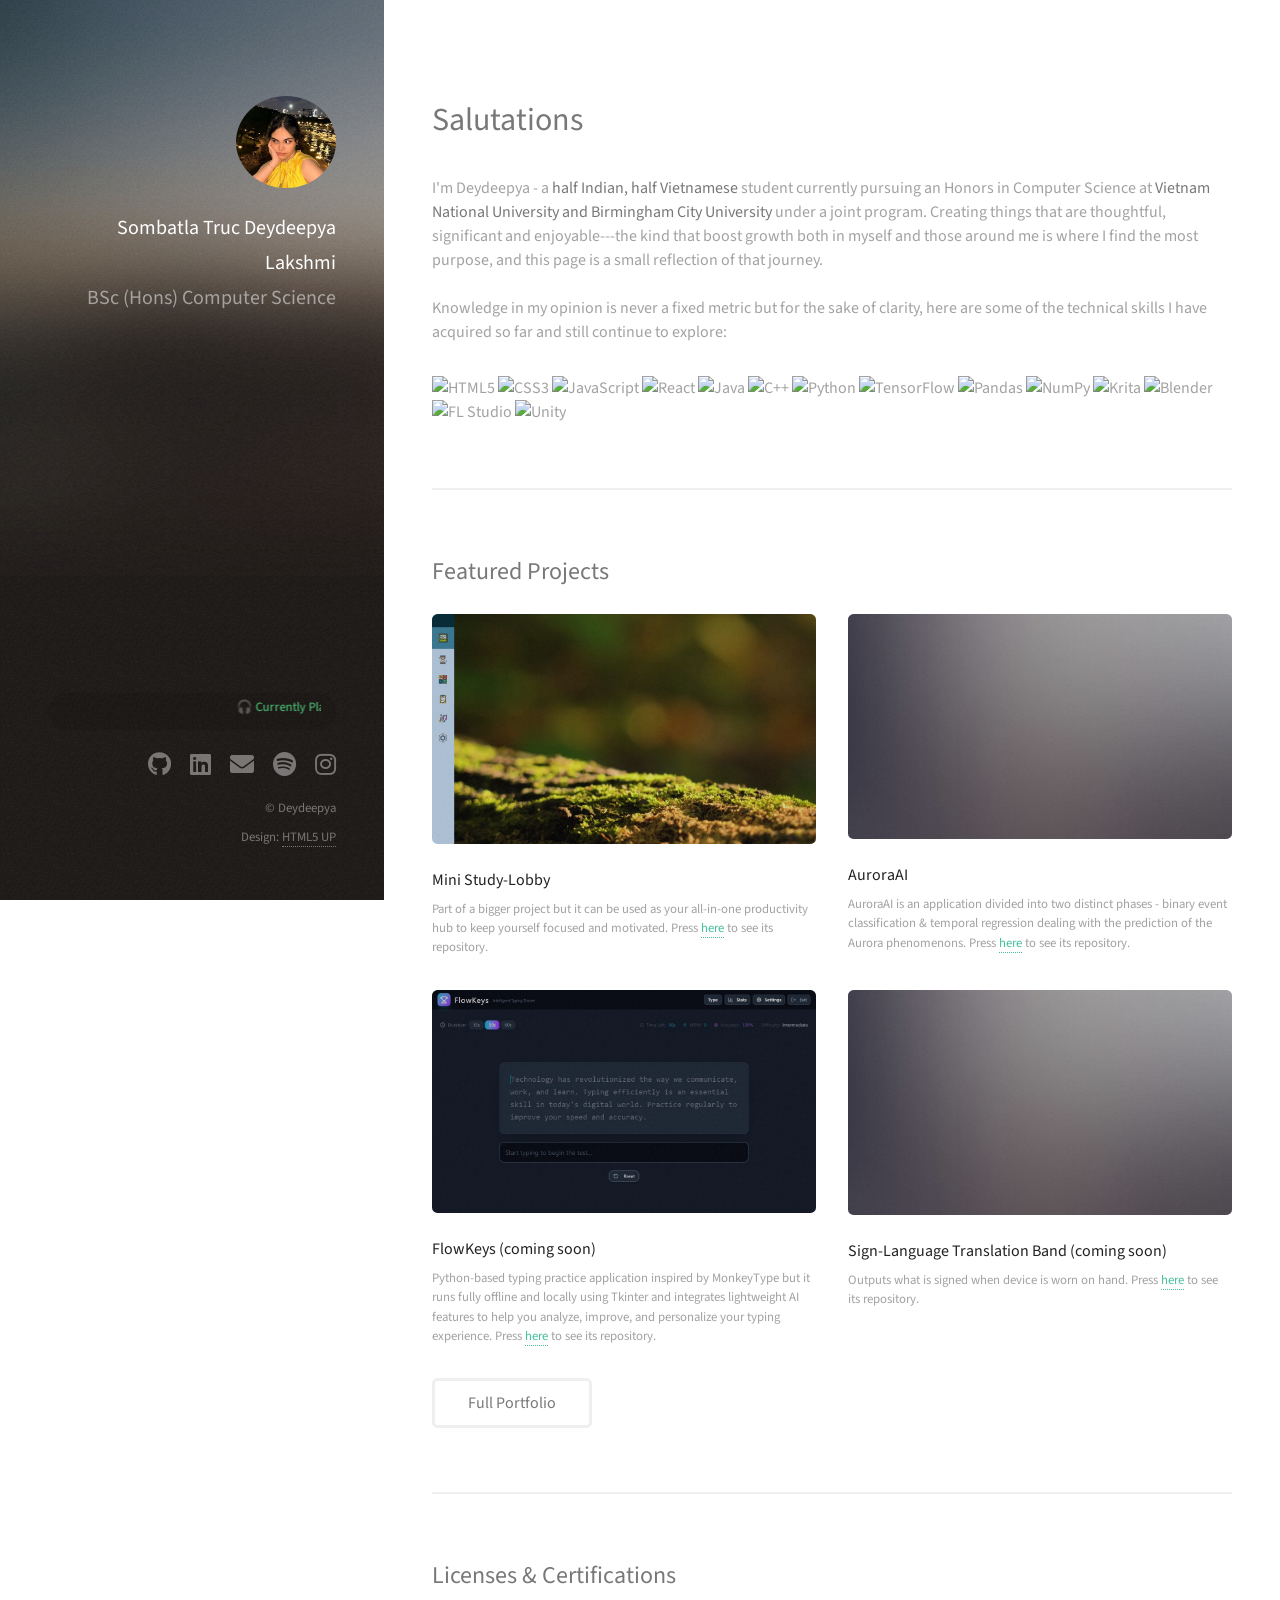
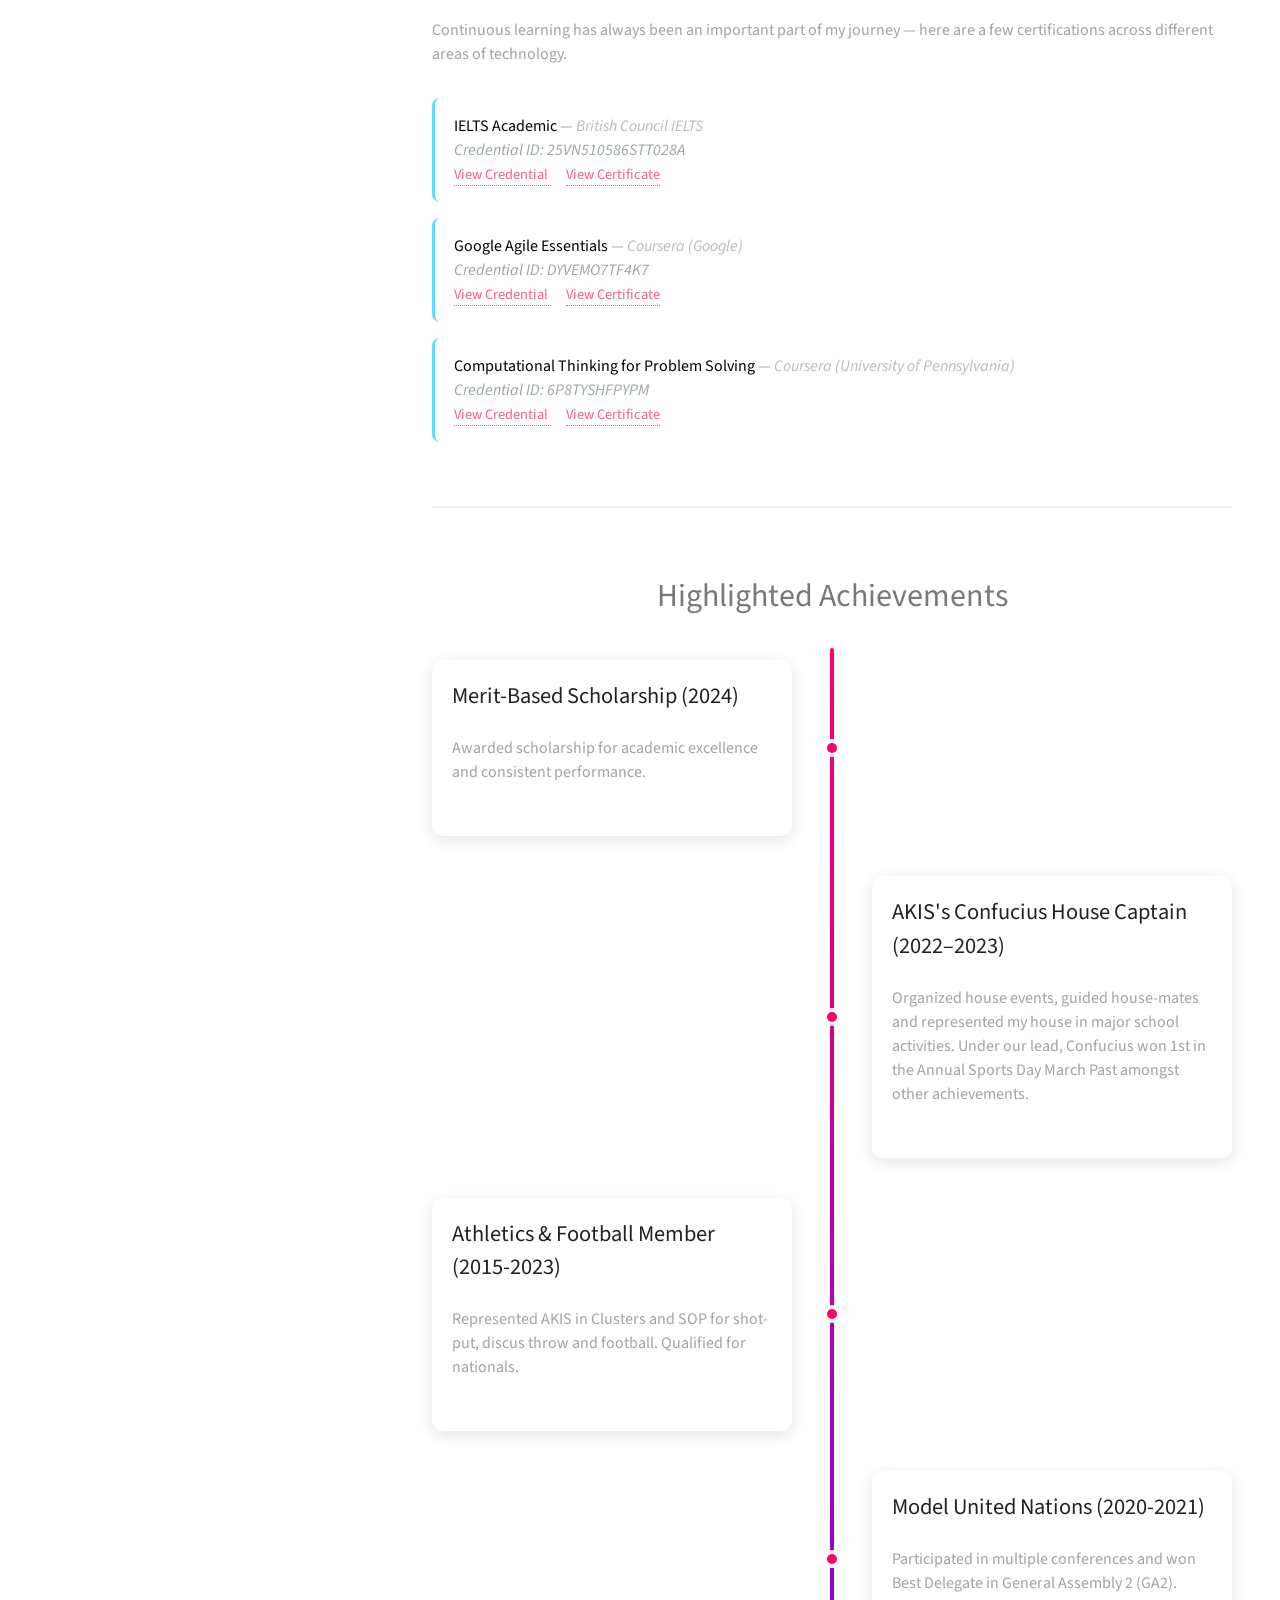
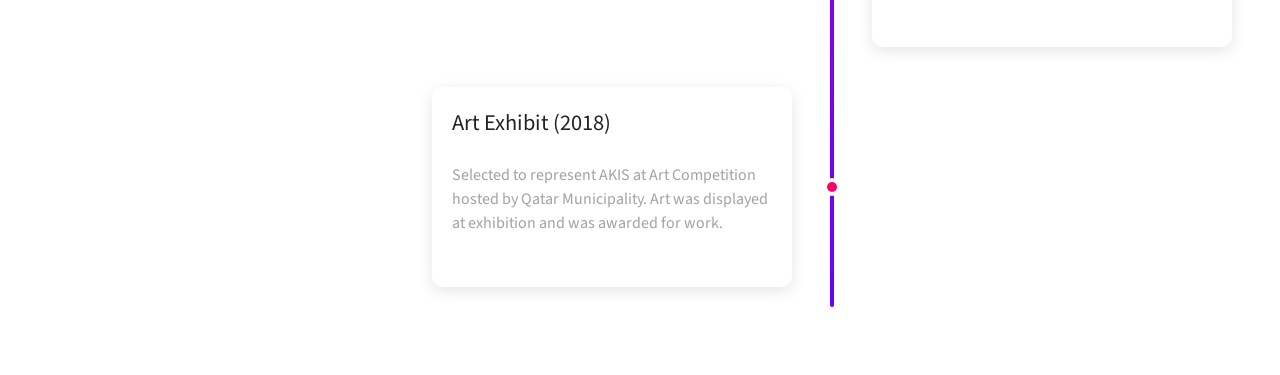
==== commit 714323a5: "auroraAI+" ====
--- a/index.html
+++ b/index.html
@@ -146,6 +146,12 @@
 							</article>
 
 							<article class="col-6 col-12-xsmall work-item">
+								<a href="images/fulls/03.gif" class="image fit thumb"><img src="images/thumbs/03.jpg" alt="" /></a>
+								<h3>AuroraAI</h3>
+								<p>AuroraAI is an application divided into two distinct phases - binary event classification & temporal regression dealing with the prediction of the Aurora phenomenons. Press <a href="https://github.com/codingsanji/AuroraAI" target="_blank">here</a> to see its repository.</p>
+							</article>
+
+							<article class="col-6 col-12-xsmall work-item">
 								<a href="images/fulls/02.gif" class="image fit thumb"><img src="images/thumbs/02.jpg" alt="" /></a>
 								<h3>FlowKeys (coming soon)</h3>
 								<p>Python-based typing practice application inspired by MonkeyType but it runs fully offline and locally using Tkinter and integrates lightweight AI features to help you analyze, improve, and personalize your typing experience. Press <a href="https://github.com/codingsanji/FlowKeys" target="_blank">here</a> to see its repository.</p>
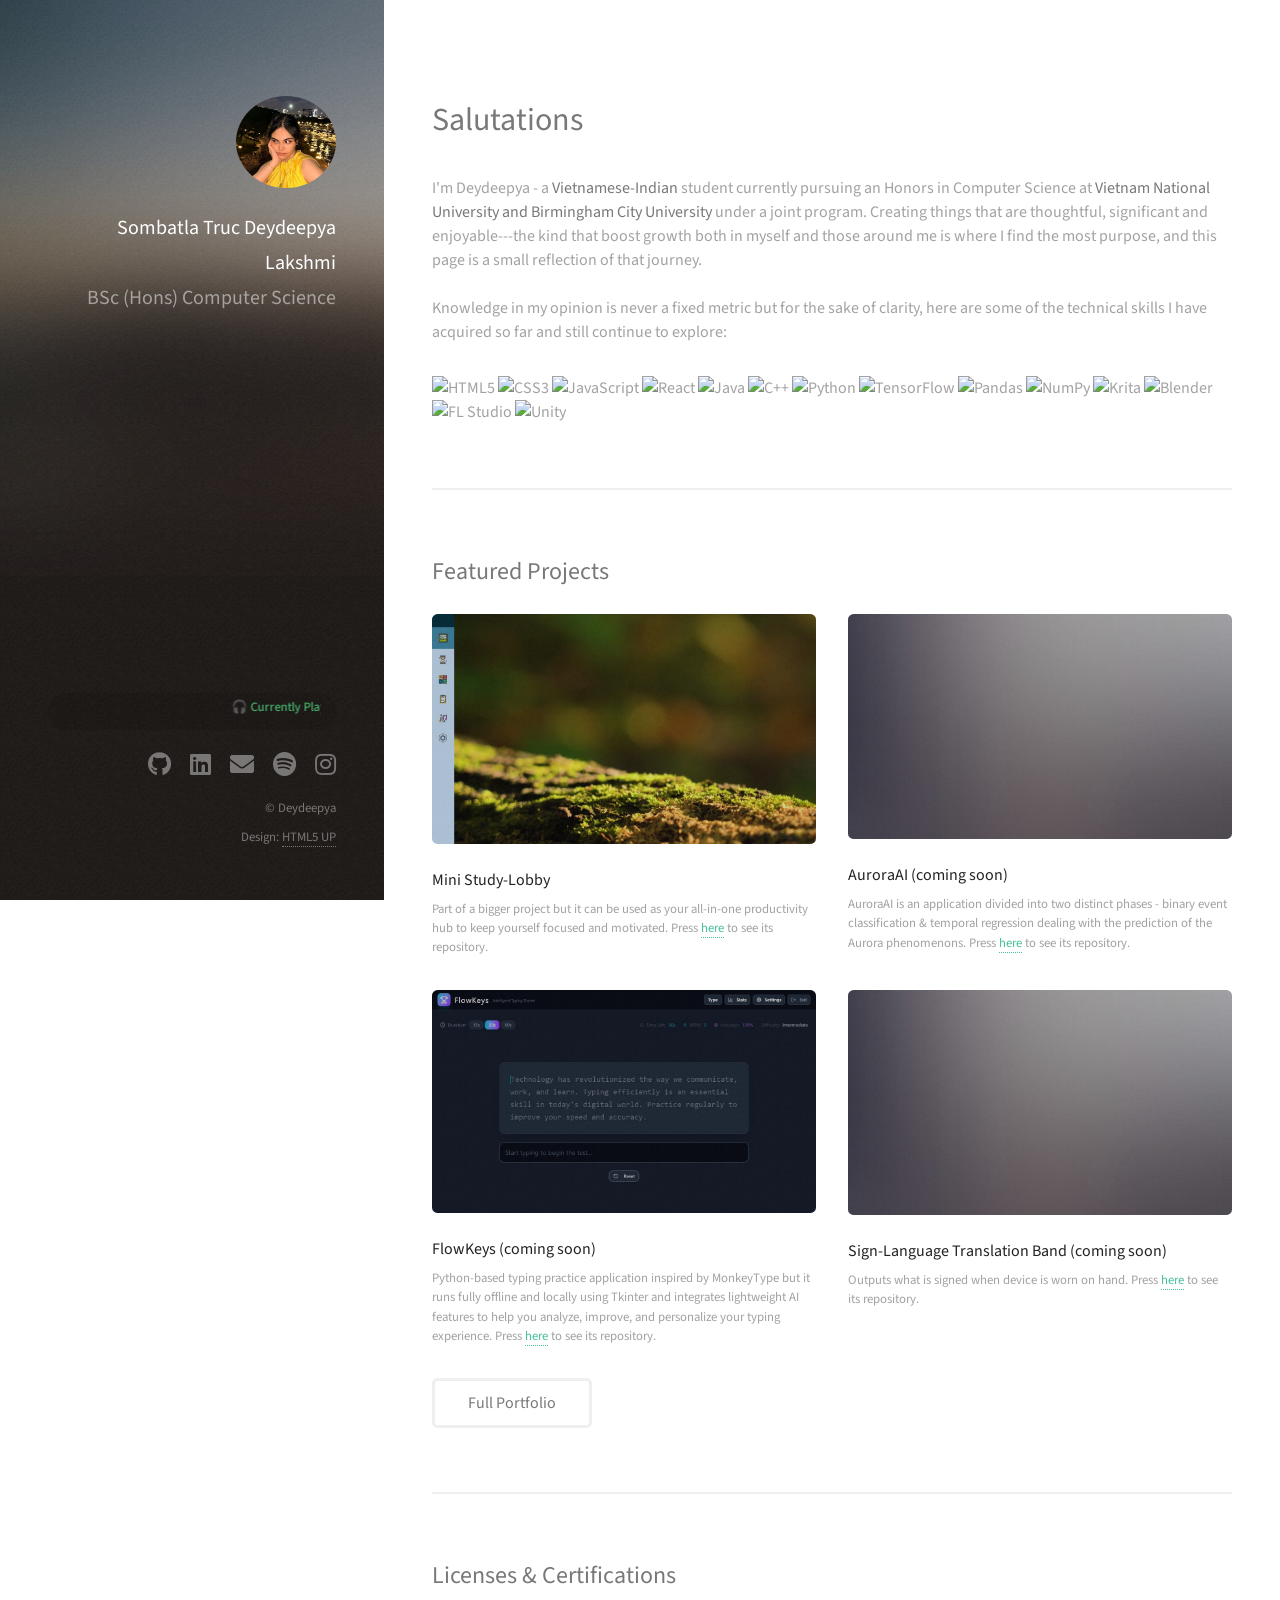
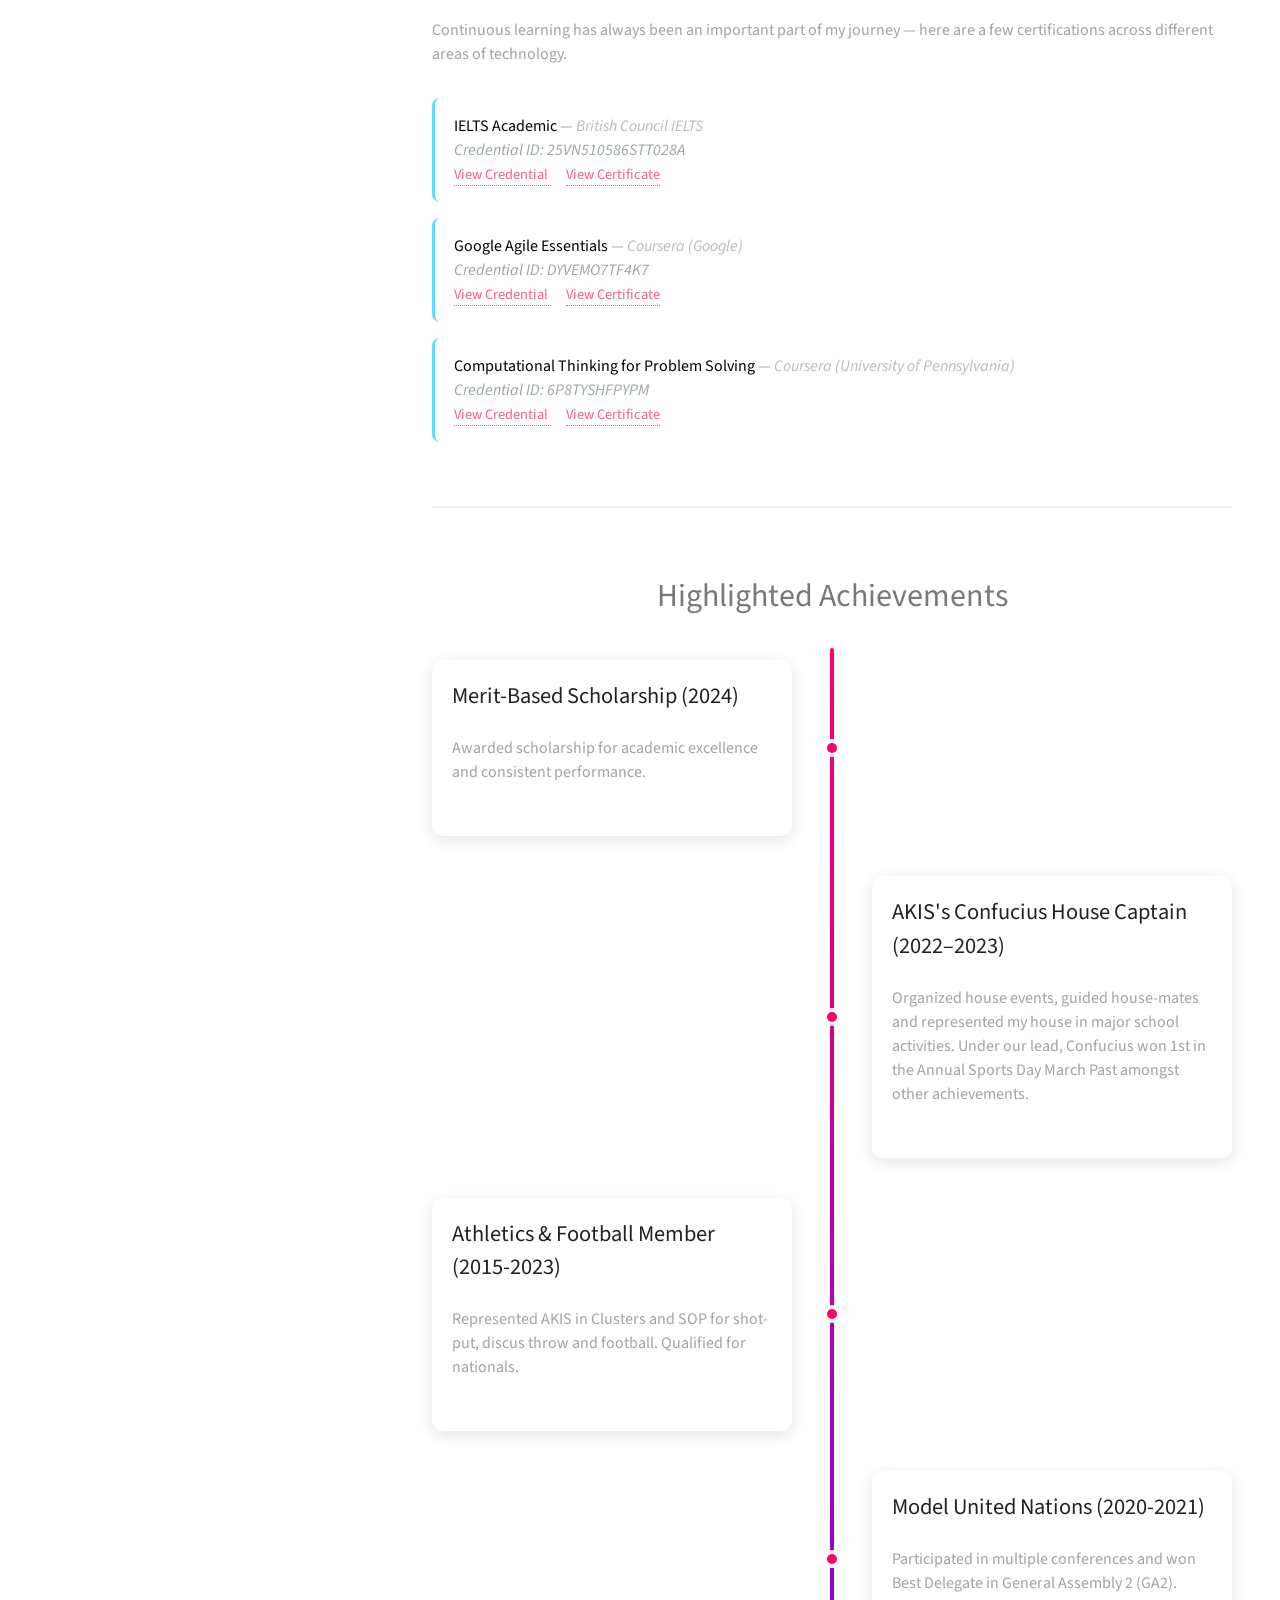
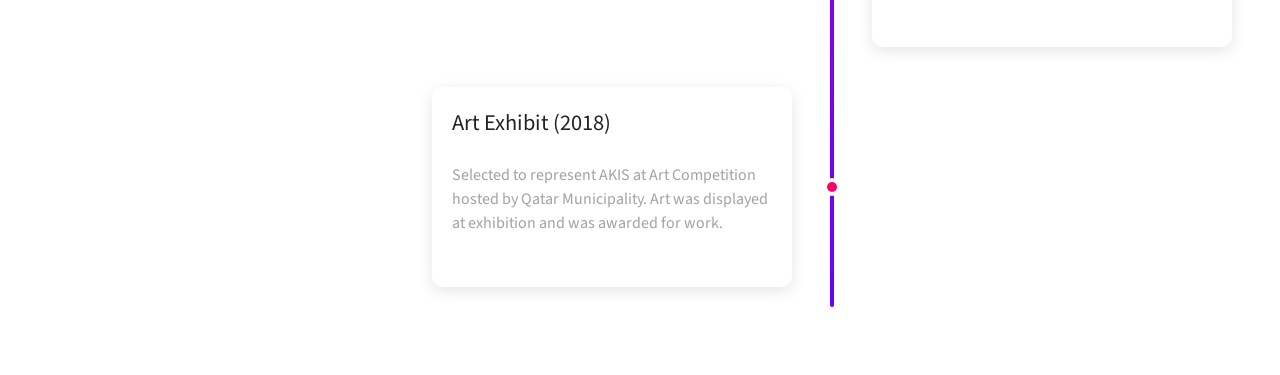
==== commit a32f14d3: "slight edits" ====
--- a/index.html
+++ b/index.html
@@ -105,7 +105,7 @@
 						<header class="major">
 							<h2>Salutations </h2> 
 						</header>
-						<p> I'm Deydeepya - a <b>half Indian, half Vietnamese</b> student currently pursuing an Honors in Computer Science at <b>Vietnam National University and Birmingham City University</b> under a joint program. Creating things that are thoughtful, significant and enjoyable---the kind that boost growth both in myself and those around me is where I find the most purpose, and this page is a small reflection of that journey.
+						<p> I'm Deydeepya - a <b>Vietnamese-Indian</b> student currently pursuing an Honors in Computer Science at <b>Vietnam National University and Birmingham City University</b> under a joint program. Creating things that are thoughtful, significant and enjoyable---the kind that boost growth both in myself and those around me is where I find the most purpose, and this page is a small reflection of that journey.
 						<br><br>
 						Knowledge in my opinion is never a fixed metric but for the sake of clarity, here are some of the technical skills I have acquired so far and still continue to explore:
     					</p>
@@ -147,7 +147,7 @@
 
 							<article class="col-6 col-12-xsmall work-item">
 								<a href="images/fulls/03.gif" class="image fit thumb"><img src="images/thumbs/03.jpg" alt="" /></a>
-								<h3>AuroraAI</h3>
+								<h3>AuroraAI (coming soon)</h3>
 								<p>AuroraAI is an application divided into two distinct phases - binary event classification & temporal regression dealing with the prediction of the Aurora phenomenons. Press <a href="https://github.com/codingsanji/AuroraAI" target="_blank">here</a> to see its repository.</p>
 							</article>
 
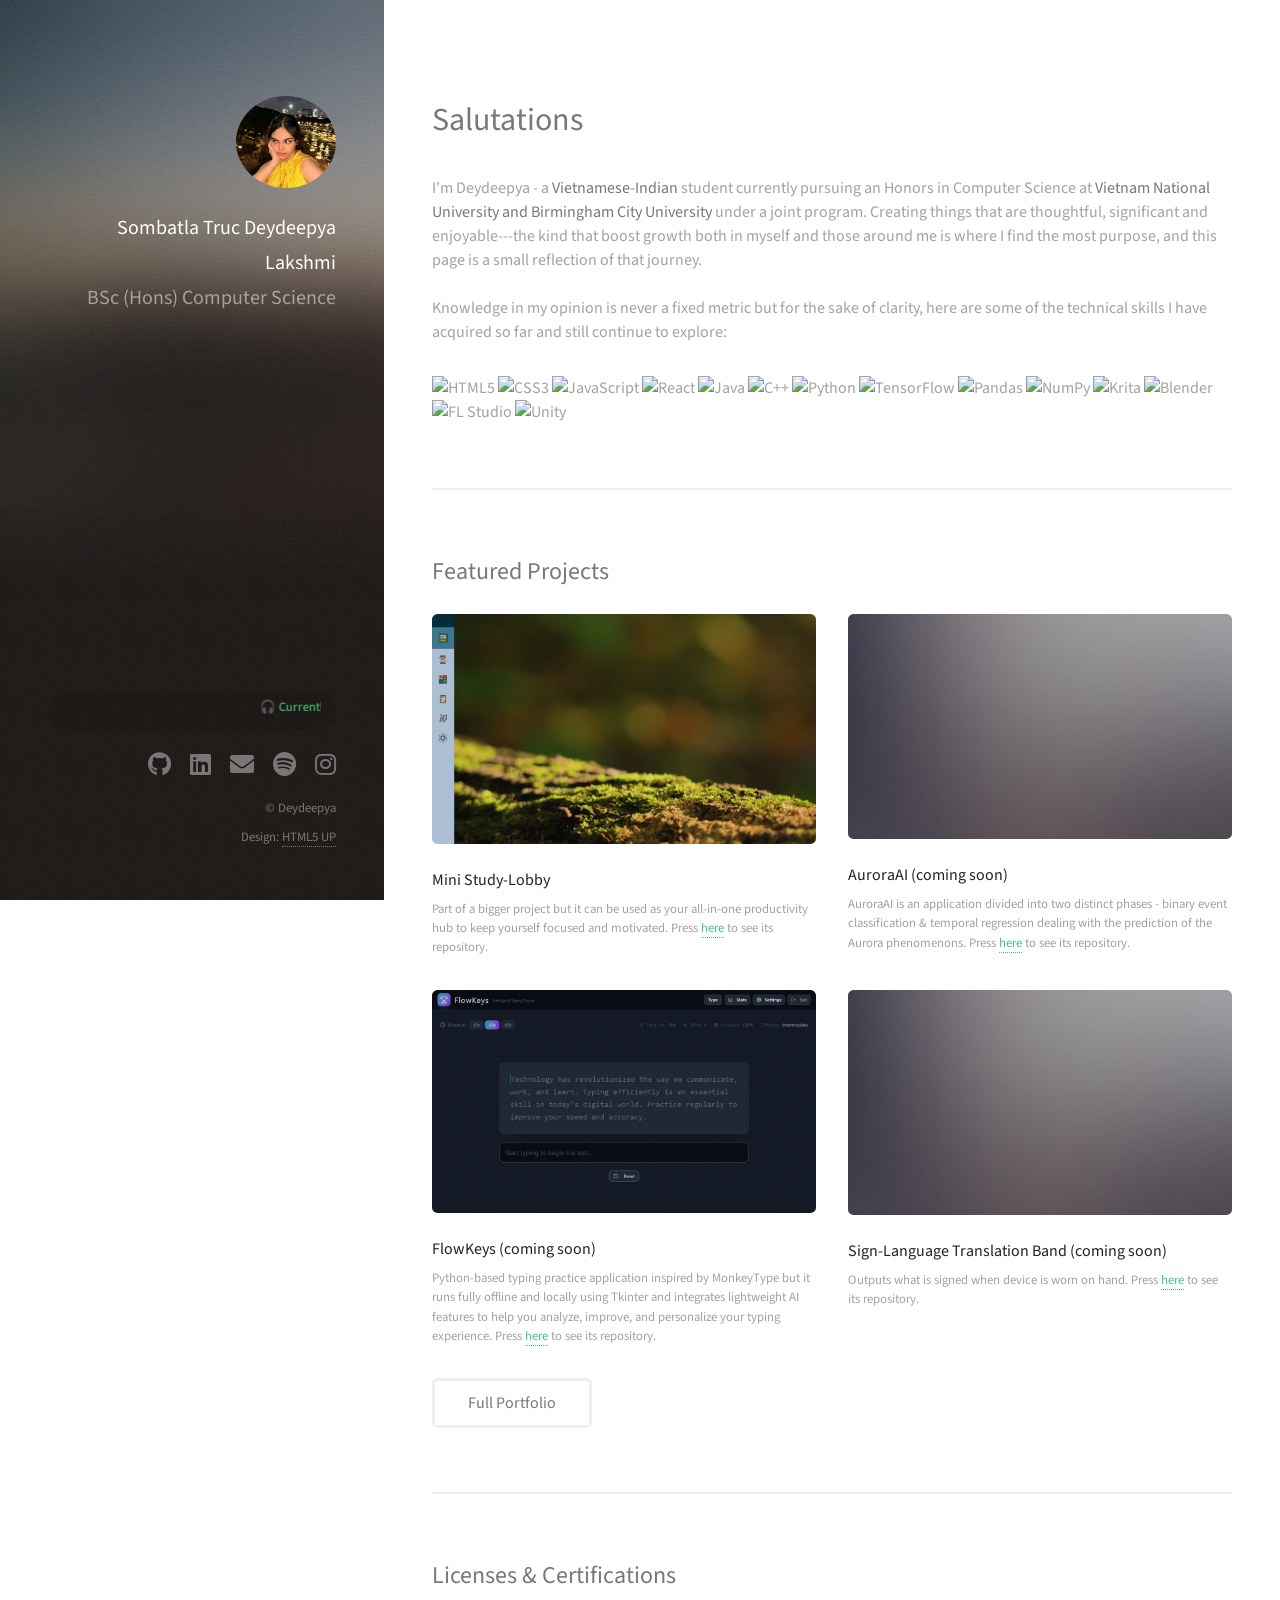
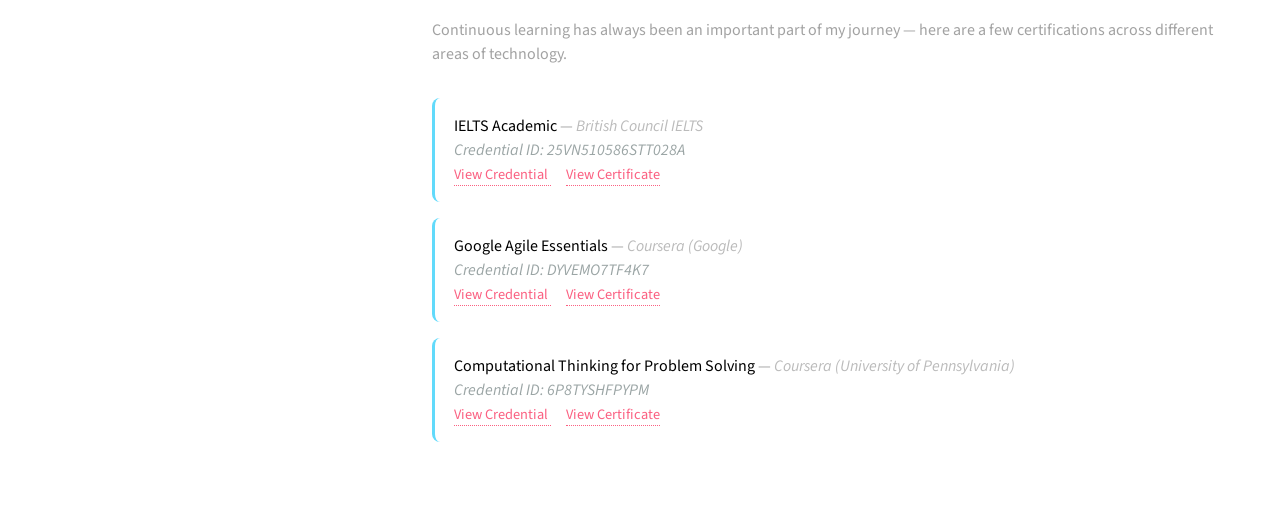
==== commit 2f695ddc: "commenting the section four out" ====
--- a/index.html
+++ b/index.html
@@ -67,7 +67,8 @@
 					{ name: "The Notorious B.I.G. - Hypnotize", url: "https://open.spotify.com/track/7KwZNVEaqikRSBSpyhXK2j?si=157ea95a19204e7b" },
 					{ name: "Blackstreet, Dr.Dre, Queen Pen - No Diggity ", url: "https://open.spotify.com/track/6MdqqkQ8sSC0WB4i8PyRuQ?si=690b2d422ba64cf1" },
 					{ name: "LP - Other People", url: "https://open.spotify.com/track/32f4hFMwHkw3Ooeqf0hbnK?si=0c57d5c6a41e4b21" },
-					{ name: "Tame Impala – The Less I Know The Better", url: "https://open.spotify.com/track/6K4t31amVTZDgR3sKmwUJJ?si=880303804e9845a6" }
+					{ name: "Tame Impala – The Less I Know The Better", url: "https://open.spotify.com/track/6K4t31amVTZDgR3sKmwUJJ?si=880303804e9845a6" },
+					{ name: "Tame Impala - Dracula" , url:"https://open.spotify.com/track/1NXbNEAcPvY5G1xvfN57aA?si=bb17ee699e454786"}
 				];
 
 				const track = playlist[Math.floor(Math.random() * playlist.length)];
@@ -211,7 +212,7 @@
 					</ul>
 					</section>
 
-				<!-- Four -->
+				<!-- Four 
 					<section class="four">
 						<h2 class="title" style="text-align: center">Highlighted Achievements</h2>
 
@@ -257,7 +258,7 @@
 						<div class="dot"></div>
 						</div>
 
-					</section>
+					</section> -->
 
 					
 		<!-- Footer -->
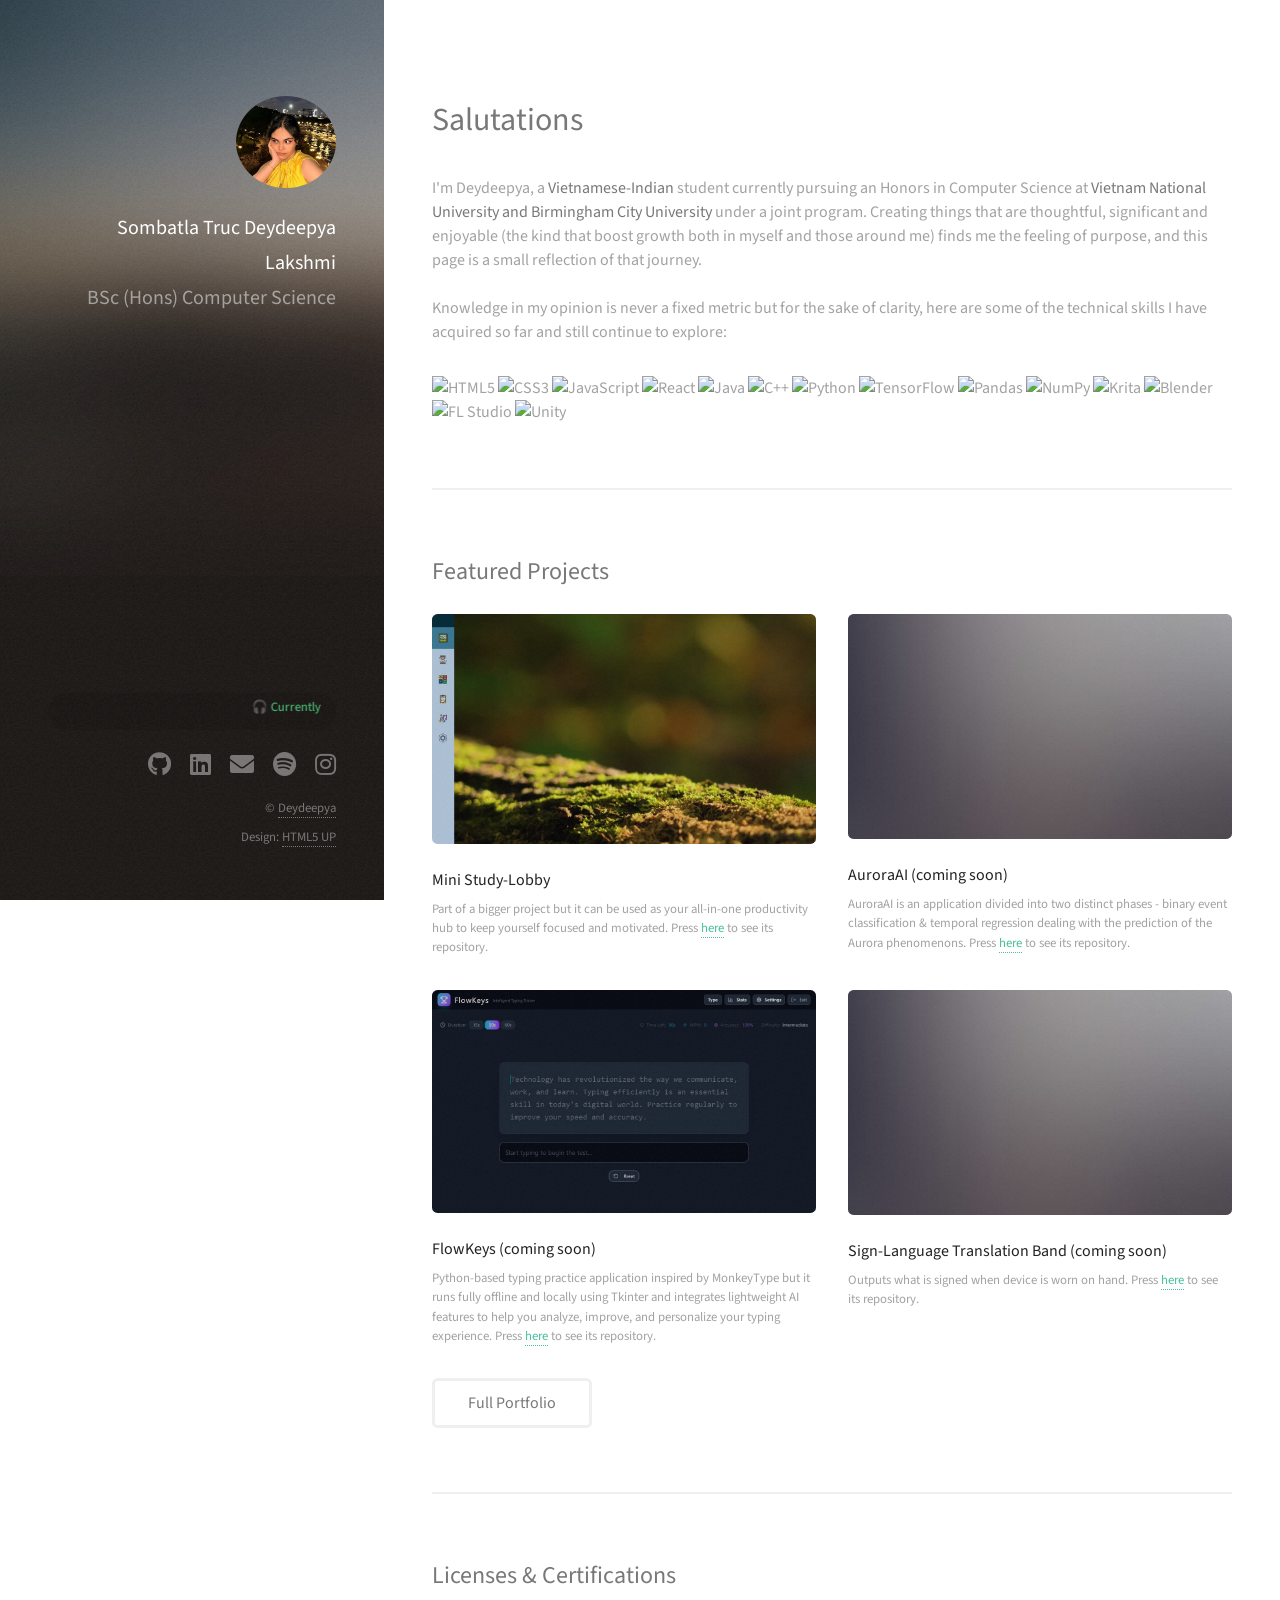
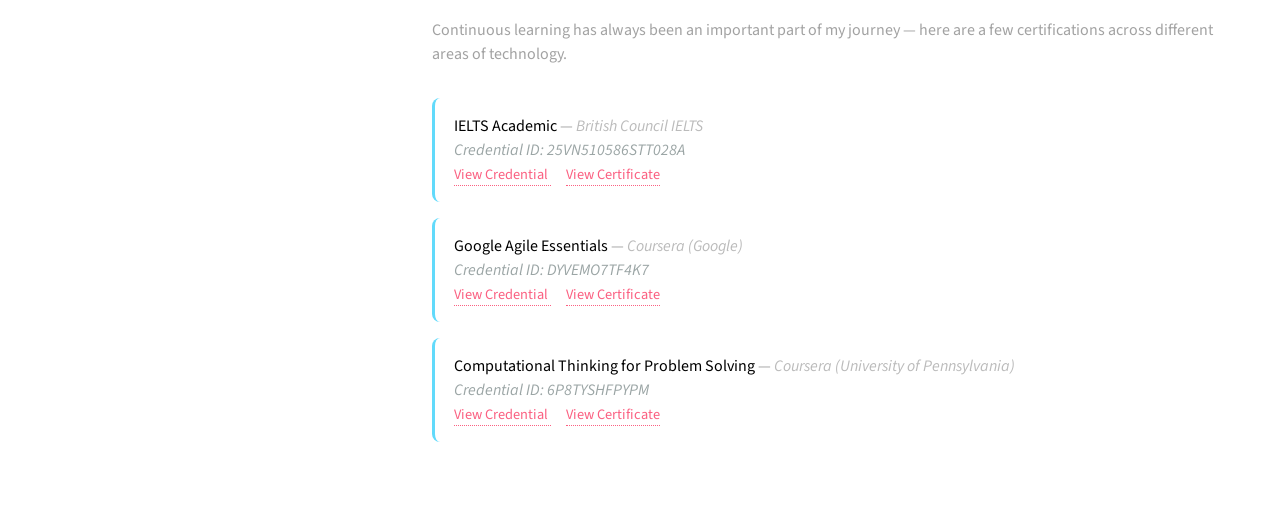
==== commit 2c17a6e4: "trying to deploy again" ====
--- a/index.html
+++ b/index.html
@@ -106,7 +106,7 @@
 						<header class="major">
 							<h2>Salutations </h2> 
 						</header>
-						<p> I'm Deydeepya - a <b>Vietnamese-Indian</b> student currently pursuing an Honors in Computer Science at <b>Vietnam National University and Birmingham City University</b> under a joint program. Creating things that are thoughtful, significant and enjoyable---the kind that boost growth both in myself and those around me is where I find the most purpose, and this page is a small reflection of that journey.
+						<p> I'm Deydeepya, a <b>Vietnamese-Indian</b> student currently pursuing an Honors in Computer Science at <b>Vietnam National University and Birmingham City University</b> under a joint program. Creating things that are thoughtful, significant and enjoyable (the kind that boost growth both in myself and those around me) finds me the feeling of purpose, and this page is a small reflection of that journey.
 						<br><br>
 						Knowledge in my opinion is never a fixed metric but for the sake of clarity, here are some of the technical skills I have acquired so far and still continue to explore:
     					</p>
@@ -272,7 +272,7 @@
 						<li><a href="https://www.instagram.com/lethientruc.c/" class="icon brands fa-instagram" target="_blank"><span class="label">Instagram</span></a></li>
 					</ul>
 					<ul class="copyright">
-						<li>&copy; Deydeepya</li><li>Design: <a href="http://html5up.net">HTML5 UP</a></li>
+						<li>&copy; <a href="linktree/index.html" target="_blank">Deydeepya</a></li><li>Design: <a href="http://html5up.net">HTML5 UP</a></li>
 					</ul>
 				</div>
 			</footer>
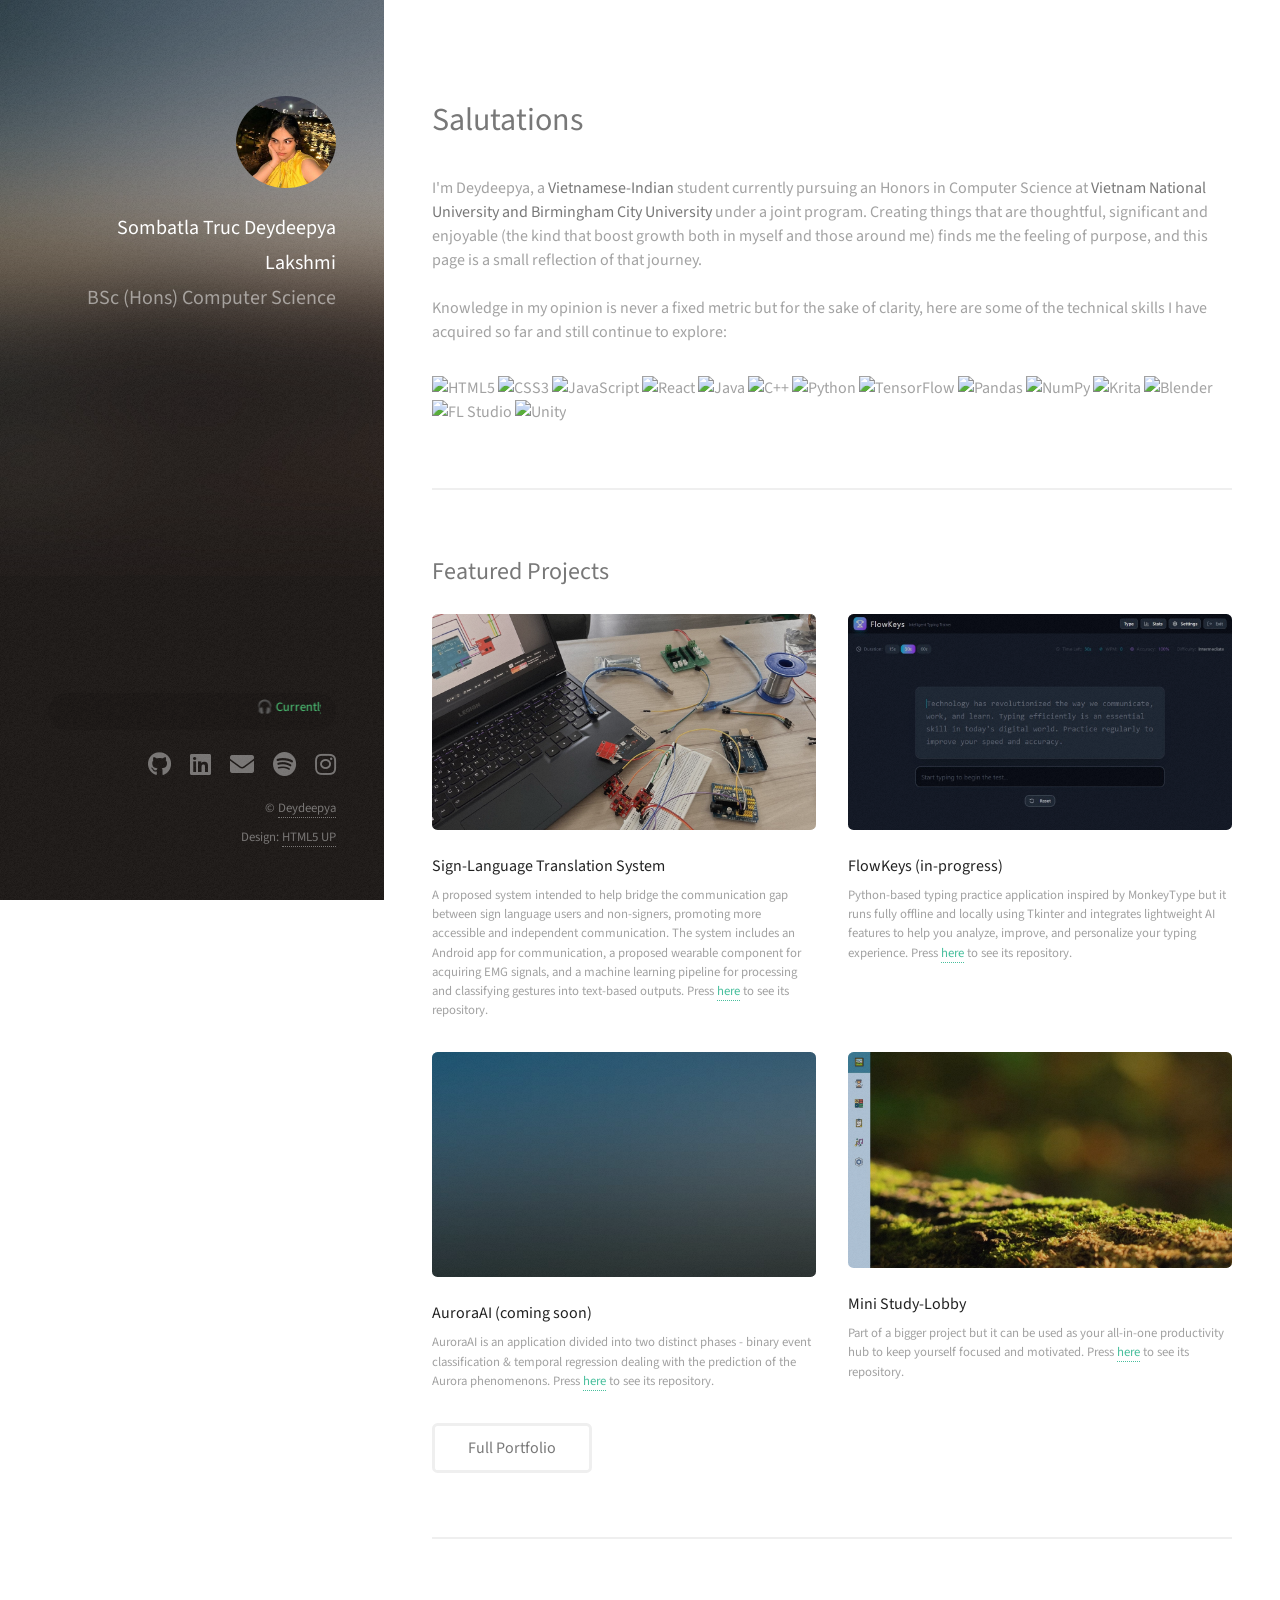
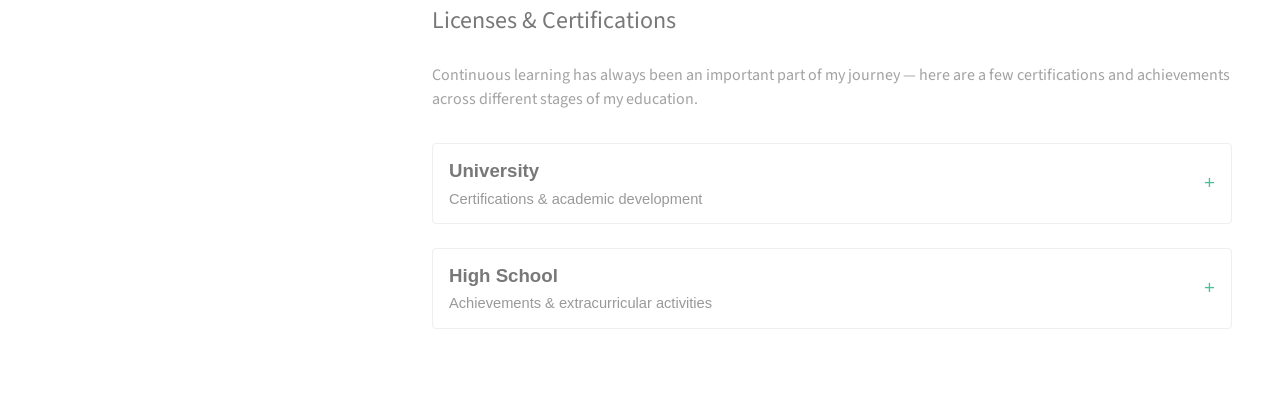
==== commit 839b32fa: "improved the achievements sections" ====
--- a/index.html
+++ b/index.html
@@ -68,7 +68,8 @@
 					{ name: "Blackstreet, Dr.Dre, Queen Pen - No Diggity ", url: "https://open.spotify.com/track/6MdqqkQ8sSC0WB4i8PyRuQ?si=690b2d422ba64cf1" },
 					{ name: "LP - Other People", url: "https://open.spotify.com/track/32f4hFMwHkw3Ooeqf0hbnK?si=0c57d5c6a41e4b21" },
 					{ name: "Tame Impala – The Less I Know The Better", url: "https://open.spotify.com/track/6K4t31amVTZDgR3sKmwUJJ?si=880303804e9845a6" },
-					{ name: "Tame Impala - Dracula" , url:"https://open.spotify.com/track/1NXbNEAcPvY5G1xvfN57aA?si=bb17ee699e454786"}
+					{ name: "Tame Impala - Dracula" , url:"https://open.spotify.com/track/1NXbNEAcPvY5G1xvfN57aA?si=bb17ee699e454786"},
+					{ name: "Raye, Hans Zimmer - Click Clack Symphony", url:"https://open.spotify.com/track/0XOynYFi9hQfIXKnTct9A7?si=f7b20fe5d53443e5"}
 				];
 
 				const track = playlist[Math.floor(Math.random() * playlist.length)];
@@ -140,29 +141,32 @@
 					<section id="two">
 						<h2>Featured Projects</h2>
 						<div class="row">
+
+							<article class="col-6 col-12-xsmall work-item">
+								<a href="images/fulls/03.png" class="image fit thumb"><img src="images/thumbs/03.jpg" alt="" /></a>
+								<h3>Sign-Language Translation System</h3>
+								<p>A proposed system intended to help bridge the communication gap between sign language users and non-signers, promoting more accessible and independent communication. The system includes an Android app for communication, a proposed wearable component for acquiring EMG signals, and a machine learning pipeline for processing and classifying gestures into text-based outputs. Press <a href="https://github.com/codingsanji/SignLink_main" target="_blank">here</a> to see its repository.</p>
+							</article>
+
+
+							<article class="col-6 col-12-xsmall work-item">
+								<a href="images/fulls/02.gif" class="image fit thumb"><img src="images/thumbs/02.jpg" alt="" /></a>
+								<h3>FlowKeys (in-progress)</h3>
+								<p>Python-based typing practice application inspired by MonkeyType but it runs fully offline and locally using Tkinter and integrates lightweight AI features to help you analyze, improve, and personalize your typing experience. Press <a href="https://github.com/codingsanji/FlowKeys" target="_blank">here</a> to see its repository.</p>
+							</article>
+
+							<article class="col-6 col-12-xsmall work-item">
+								<a href="images/fulls/05.jpg" class="image fit thumb"><img src="images/thumbs/05.jpg" alt="" /></a>
+								<h3>AuroraAI (coming soon)</h3>
+								<p>AuroraAI is an application divided into two distinct phases - binary event classification & temporal regression dealing with the prediction of the Aurora phenomenons. Press <a href="https://github.com/codingsanji/AuroraAI" target="_blank">here</a> to see its repository.</p>
+							</article>
+
 							<article class="col-6 col-12-xsmall work-item">
 								<a href="images/fulls/01.gif" class="image fit thumb"><img src="images/thumbs/01.jpg" alt="" /></a>
 								<h3>Mini Study-Lobby</h3>
 								<p>Part of a bigger project but it can be used as your all-in-one productivity hub to keep yourself focused and motivated. Press <a href="https://github.com/codingsanji/StudyLobby" target="_blank">here</a> to see its repository.</p>
 							</article>
 
-							<article class="col-6 col-12-xsmall work-item">
-								<a href="images/fulls/03.gif" class="image fit thumb"><img src="images/thumbs/03.jpg" alt="" /></a>
-								<h3>AuroraAI (coming soon)</h3>
-								<p>AuroraAI is an application divided into two distinct phases - binary event classification & temporal regression dealing with the prediction of the Aurora phenomenons. Press <a href="https://github.com/codingsanji/AuroraAI" target="_blank">here</a> to see its repository.</p>
-							</article>
-
-							<article class="col-6 col-12-xsmall work-item">
-								<a href="images/fulls/02.gif" class="image fit thumb"><img src="images/thumbs/02.jpg" alt="" /></a>
-								<h3>FlowKeys (coming soon)</h3>
-								<p>Python-based typing practice application inspired by MonkeyType but it runs fully offline and locally using Tkinter and integrates lightweight AI features to help you analyze, improve, and personalize your typing experience. Press <a href="https://github.com/codingsanji/FlowKeys" target="_blank">here</a> to see its repository.</p>
-							</article>
-
-							<article class="col-6 col-12-xsmall work-item">
-								<a href="images/fulls/03.jpg" class="image fit thumb"><img src="images/thumbs/03.jpg" alt="" /></a>
-								<h3>Sign-Language Translation Band (coming soon)</h3>
-								<p>Outputs what is signed when device is worn on hand. Press <a href="https://github.com/codingsanji/SignLink" target="_blank">here</a> to see its repository.</p>
-							</article>
 							
 						</div>
 						<ul class="actions">
@@ -170,95 +174,134 @@
 						</ul>
 					</section>
 				
+				
+
 				<!-- Three -->
 					<section id="three">
-					<h2>Licenses & Certifications</h2>
-					<p>
-						Continuous learning has always been an important part of my journey —
-						here are a few certifications across different areas of technology.
-					</p>
-
-					<ul class="cert-list">
-						<li>
-						<strong>IELTS Academic</strong> — <em>British Council IELTS</em><br>
-						<em class="credential-id">Credential ID: 25VN510586STT028A</em> <br>
-						<a href="https://ielts.org/organisations/ielts-for-organisations/verifying-ielts-results" target="_blank">
-							View Credential
-						</a> 
-						<a href="images/certificates/ielts.jpeg" target="_blank">
-							View Certificate
-						</a>
-						</li>
-						<li>
-						<strong>Google Agile Essentials</strong> — <em>Coursera (Google)</em><br>
-						<em class="credential-id">Credential ID: DYVEMO7TF4K7</em> <br>
-						<a href="https://www.coursera.org/account/accomplishments/verify/DYVEMO7TF4K7" target="_blank">
-							View Credential
-						</a>
-						<a href="images/certificates/coursera_1.jpeg" target="_blank">
-							View Certificate
-						</a>
-						</li>
-						<li>
-						<strong>Computational Thinking for Problem Solving</strong> — <em>Coursera (University of Pennsylvania)</em><br>
-						<em class="credential-id">Credential ID: 6P8TYSHFPYPM</em> <br>
-						<a href="https://www.coursera.org/account/accomplishments/records/6P8TYSHFPYPM" target="_blank">
-							View Credential
-						</a>
-						<a href="images/certificates/coursera_2.jpeg" target="_blank">
-							View Certificate
-						</a>
-						</li>
-					</ul>
+						<h2>Licenses & Certifications</h2>
+
+						<p>
+							Continuous learning has always been an important part of my journey —
+							here are a few certifications and achievements across different stages
+							of my education.
+						</p>
+
+						<!-- University -->
+						<div class="cert-group">
+							<button class="cert-toggle" type="button">
+								<span>
+									<strong>University</strong>
+									<small>Certifications & academic development</small>
+								</span>
+								<span class="cert-arrow">+</span>
+							</button>
+
+							<div class="cert-content">
+								<ul class="cert-list">
+									
+									<li>
+										<strong>TESOL Certification</strong> — <em>Madison Education Group & MSPD</em><br>
+										<em class="credential-id">Credential ID: Vietop260401</em><br>
+										<a href="images/certificates/TESOL.jpg" target="_blank">
+											View Certificate
+										</a>
+									</li>
+
+									<li>
+										<strong>IELTS Academic</strong> — <em>British Council IELTS</em><br>
+										<em class="credential-id">Credential ID: 25VN510586STT028A</em><br>
+										<a href="https://ielts.org/organisations/ielts-for-organisations/verifying-ielts-results" target="_blank">
+											View Credential
+										</a>
+										<a href="images/certificates/ielts.jpeg" target="_blank">
+											View Certificate
+										</a>
+									</li>
+
+									<li>
+										<strong>Google Agile Essentials</strong> — <em>Coursera (Google)</em><br>
+										<em class="credential-id">Credential ID: DYVEMO7TF4K7</em><br>
+										<a href="https://www.coursera.org/account/accomplishments/verify/DYVEMO7TF4K7" target="_blank">
+											View Credential
+										</a>
+										<a href="images/certificates/coursera_1.jpeg" target="_blank">
+											View Certificate
+										</a>
+									</li>
+
+									<li>
+										<strong>Computational Thinking for Problem Solving</strong> —
+										<em>Coursera (University of Pennsylvania)</em><br>
+										<em class="credential-id">Credential ID: 6P8TYSHFPYPM</em><br>
+										<a href="https://www.coursera.org/account/accomplishments/records/6P8TYSHFPYPM" target="_blank">
+											View Credential
+										</a>
+										<a href="images/certificates/coursera_2.jpeg" target="_blank">
+											View Certificate
+										</a>
+									</li>
+
+								</ul>
+							</div>
+						</div>
+
+						<!-- High School -->
+						<div class="cert-group">
+							<button class="cert-toggle" type="button">
+								<span>
+									<strong>High School</strong>
+									<small>Achievements & extracurricular activities</small>
+								</span>
+								<span class="cert-arrow">+</span>
+							</button>
+
+							<div class="cert-content">
+								<ul class="cert-list">
+
+									<li>
+										<strong>Confucius House Captain</strong> —
+										<em>Al Khor International School</em><br>
+										<em class="credential-id">
+											Under our leadership, the Confucius House achieved multiple victories in inter-house competitions.
+										</em>
+									</li>
+
+									<li>
+										<strong>Model United Nations</strong> —
+										<em>AKISMUN 2021</em><br>
+										<em class="credential-id">
+											Awarded Best Delegate in the General Assembly 2 (GA2) Committee
+										</em>
+									</li>
+
+									<li>
+										<strong>Qatar Cluster Events — Football & Athletics</strong> —
+										<em>CBSE</em><br>
+										<em class="credential-id">
+											Represented Al Khor International School in Football, Shot Put and
+											Discus Throw (2015–2021). Earned multiple awards and recognitions
+											for performance and teamwork, and qualified for Nationals.
+										</em>
+									</li>
+
+									<li>
+										<strong>Qatar Municipality Art Competition </strong> —
+										<em>Qatar Municipality</em><br>
+										<em class="credential-id">
+											Selected to represent Al Khor International School at the Qatar
+											Municipality Art Exhibition (2017), where my artwork was exhibited
+											and received recognition.
+										</em><br>
+										<a href="images/certificates/Art2017.jpg" target="_blank">
+											View Picture
+										</a>
+									</li>
+
+								</ul>
+							</div>
+						</div>
+
 					</section>
-
-				<!-- Four 
-					<section class="four">
-						<h2 class="title" style="text-align: center">Highlighted Achievements</h2>
-
-						<div class="timeline-line"></div>
-
-						<div class="timeline-item left">
-						<div class="content">
-						<h3>Merit-Based Scholarship (2024)</h3>
-						<p>Awarded scholarship for academic excellence and consistent performance.</p>
-						</div>
-						<div class="dot"></div>
-						</div>
-
-						<div class="timeline-item right">
-						<div class="content">
-						<h3>AKIS's Confucius House Captain (2022–2023)</h3>
-						<p>Organized house events, guided house-mates and represented my house in major school activities. Under our lead, Confucius won 1st in the Annual Sports Day March Past amongst other achievements.</p>
-						</div>
-						<div class="dot"></div>
-						</div>
-
-						<div class="timeline-item left">
-						<div class="content">
-						<h3>Athletics & Football Member (2015-2023)</h3>
-						<p>Represented AKIS in Clusters and SOP for shot-put, discus throw and football. Qualified for nationals.</p>
-						</div>
-						<div class="dot"></div>
-						</div>
-
-						<div class="timeline-item right">
-						<div class="content">
-						<h3>Model United Nations (2020-2021)</h3>
-						<p>Participated in multiple conferences and won Best Delegate in General Assembly 2 (GA2).</p>
-						</div>
-						<div class="dot"></div>
-						</div>
-
-						<div class="timeline-item left">
-						<div class="content">
-						<h3>Art Exhibit (2018)</h3>
-						<p>Selected to represent AKIS at Art Competition hosted by Qatar Municipality. Art was displayed at exhibition and was awarded for work.</p>
-						</div>
-						<div class="dot"></div>
-						</div>
-
-					</section> -->
 
 					
 		<!-- Footer -->
--- a/assets/css/main.css
+++ b/assets/css/main.css
@@ -3268,6 +3268,9 @@
 	font-style: italic;
 	}
 
+
+	
+
 /* Music */
 	.spotify-pill {
 		position: relative;      
@@ -3380,3 +3383,86 @@
 		.timeline-line {
 			top: 140px;
 	}}
+
+
+
+	.cert-group {
+		margin-bottom: 1.5em;
+	}
+
+	.cert-toggle {
+		width: 100%;
+		display: flex;
+		align-items: center;
+		justify-content: space-between;
+
+		padding: 1em 1.2em;
+
+		background: transparent;
+		border: solid 1px #efefef;
+		border-radius: 4px;
+
+		color: #787878;
+		text-align: left;
+		cursor: pointer;
+
+		transition: border-color 0.2s ease,
+					background 0.2s ease;
+	}
+
+	.cert-toggle:hover {
+		border-color: #49bf9d;
+		background: rgba(73, 191, 157, 0.03);
+	}
+
+	.cert-toggle span:first-child {
+		display: flex;
+		flex-direction: column;
+	}
+
+	.cert-toggle strong {
+		color: #787878;
+		font-size: 1.4em;
+		font-weight: 700;
+	}
+
+	.cert-toggle small {
+		margin-top: 0.15em;
+		color: #999;
+		font-size: 1.1em;
+	}
+
+	.cert-arrow {
+		color: #49bf9d;
+		font-size: 1.4em;
+		transition: transform 0.25s ease;
+	}
+
+	/* Collapsed content */
+
+	.cert-content {
+		max-height: 0;
+		overflow: hidden;
+		opacity: 0;
+
+		transition:
+			max-height 0.35s ease,
+			opacity 0.25s ease;
+	}
+
+	/* Expanded content */
+
+	.cert-group.active .cert-content {
+		max-height: 1000px;
+		opacity: 1;
+	}
+
+	.cert-group.active .cert-arrow {
+		transform: rotate(45deg);
+	}
+
+	/* Spacing inside expanded section */
+
+	.cert-content .cert-list {
+		margin-top: 1.2em;
+	}
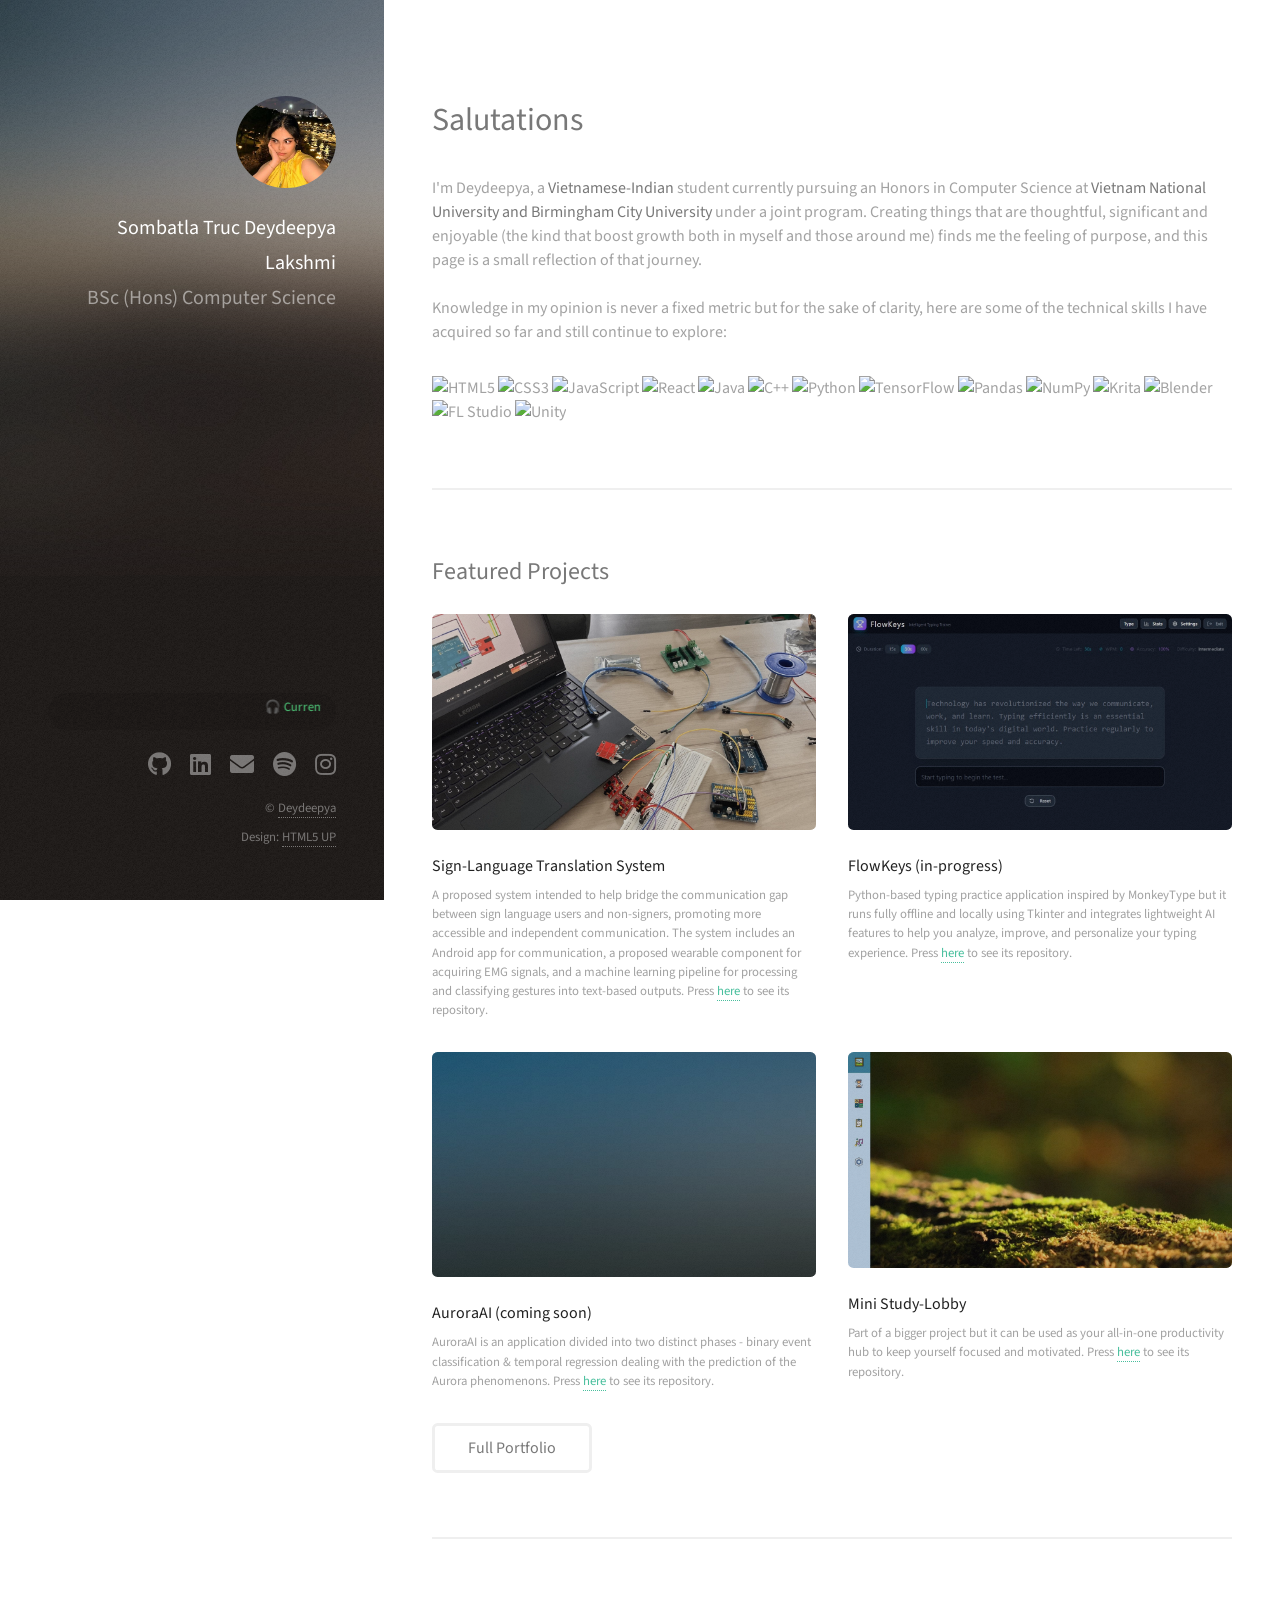
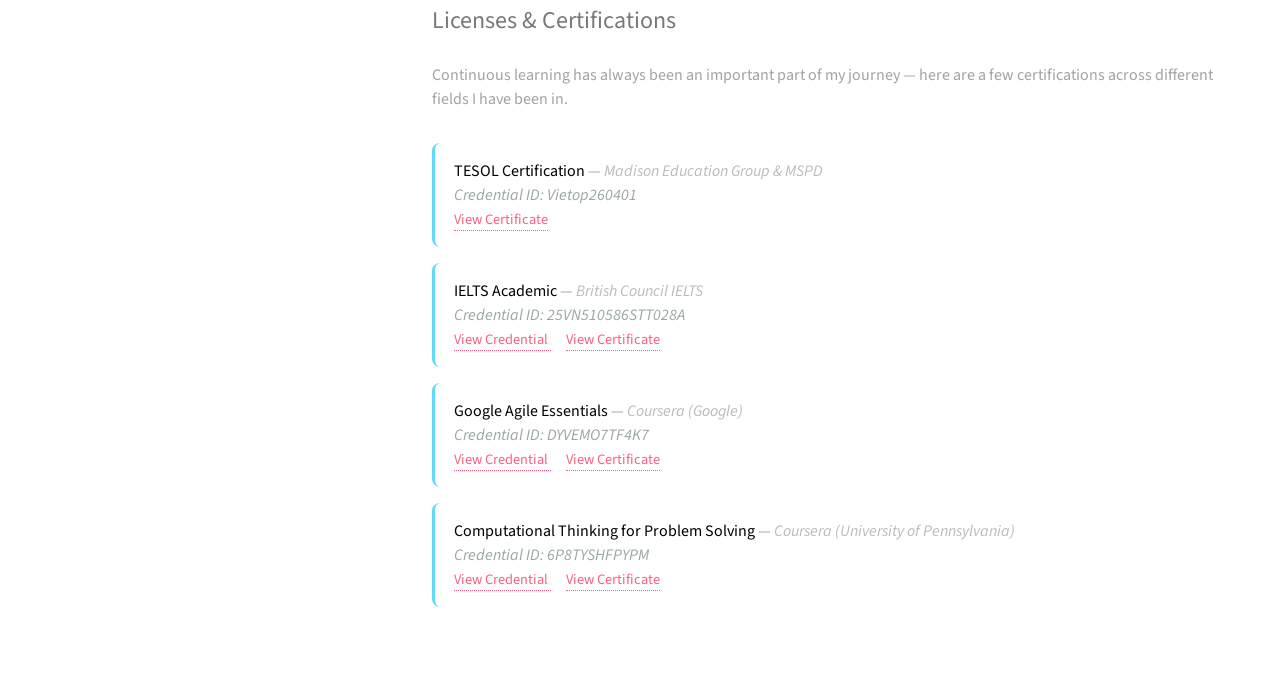
==== commit bebc715e: "temp fix for error in github pages deployment :((" ====
--- a/index.html
+++ b/index.html
@@ -174,9 +174,76 @@
 						</ul>
 					</section>
 				
+
+
+
+
+					<!-- Three -->
+					<section id="three">
+					<h2>Licenses & Certifications</h2>
+					<p>
+						Continuous learning has always been an important part of my journey —
+						here are a few certifications across different fields I have been in.
+					</p>
+
+					<ul class="cert-list">
+
+						<li>
+							<strong>TESOL Certification</strong> — <em>Madison Education Group & MSPD</em><br>
+							<em class="credential-id">Credential ID: Vietop260401</em><br>
+							<a href="images/certificates/TESOL.jpg" target="_blank">
+								View Certificate
+							</a>
+						</li>
+
+						<li>
+							<strong>IELTS Academic</strong> — <em>British Council IELTS</em><br>
+							<em class="credential-id">Credential ID: 25VN510586STT028A</em> <br>
+							<a href="https://ielts.org/organisations/ielts-for-organisations/verifying-ielts-results" target="_blank">
+								View Credential
+							</a> 
+							<a href="images/certificates/ielts.jpeg" target="_blank">
+								View Certificate
+							</a>
+						</li>
+
+						<li>
+							<strong>Google Agile Essentials</strong> — <em>Coursera (Google)</em><br>
+							<em class="credential-id">Credential ID: DYVEMO7TF4K7</em> <br>
+							<a href="https://www.coursera.org/account/accomplishments/verify/DYVEMO7TF4K7" target="_blank">
+								View Credential
+							</a>
+							<a href="images/certificates/coursera_1.jpeg" target="_blank">
+								View Certificate
+							</a>
+						</li>
+						
+						<li>
+							<strong>Computational Thinking for Problem Solving</strong> — <em>Coursera (University of Pennsylvania)</em><br>
+							<em class="credential-id">Credential ID: 6P8TYSHFPYPM</em> <br>
+							<a href="https://www.coursera.org/account/accomplishments/records/6P8TYSHFPYPM" target="_blank">
+								View Credential
+							</a>
+							<a href="images/certificates/coursera_2.jpeg" target="_blank">
+								View Certificate
+							</a>
+						</li>
+						
+
+
+					</ul>
+					</section>
+
+
+
+
+
+
+
+
 				
-
-				<!-- Three -->
+<!--
+				<Three>
 					<section id="three">
 						<h2>Licenses & Certifications</h2>
 
@@ -186,7 +253,7 @@
 							of my education.
 						</p>
 
-						<!-- University -->
+						<University>
 						<div class="cert-group">
 							<button class="cert-toggle" type="button">
 								<span>
@@ -245,7 +312,7 @@
 							</div>
 						</div>
 
-						<!-- High School -->
+						<High School>
 						<div class="cert-group">
 							<button class="cert-toggle" type="button">
 								<span>
@@ -301,7 +368,12 @@
 							</div>
 						</div>
 
-					</section>
+					</section> -->
+
+
+
+
+
 
 					
 		<!-- Footer -->
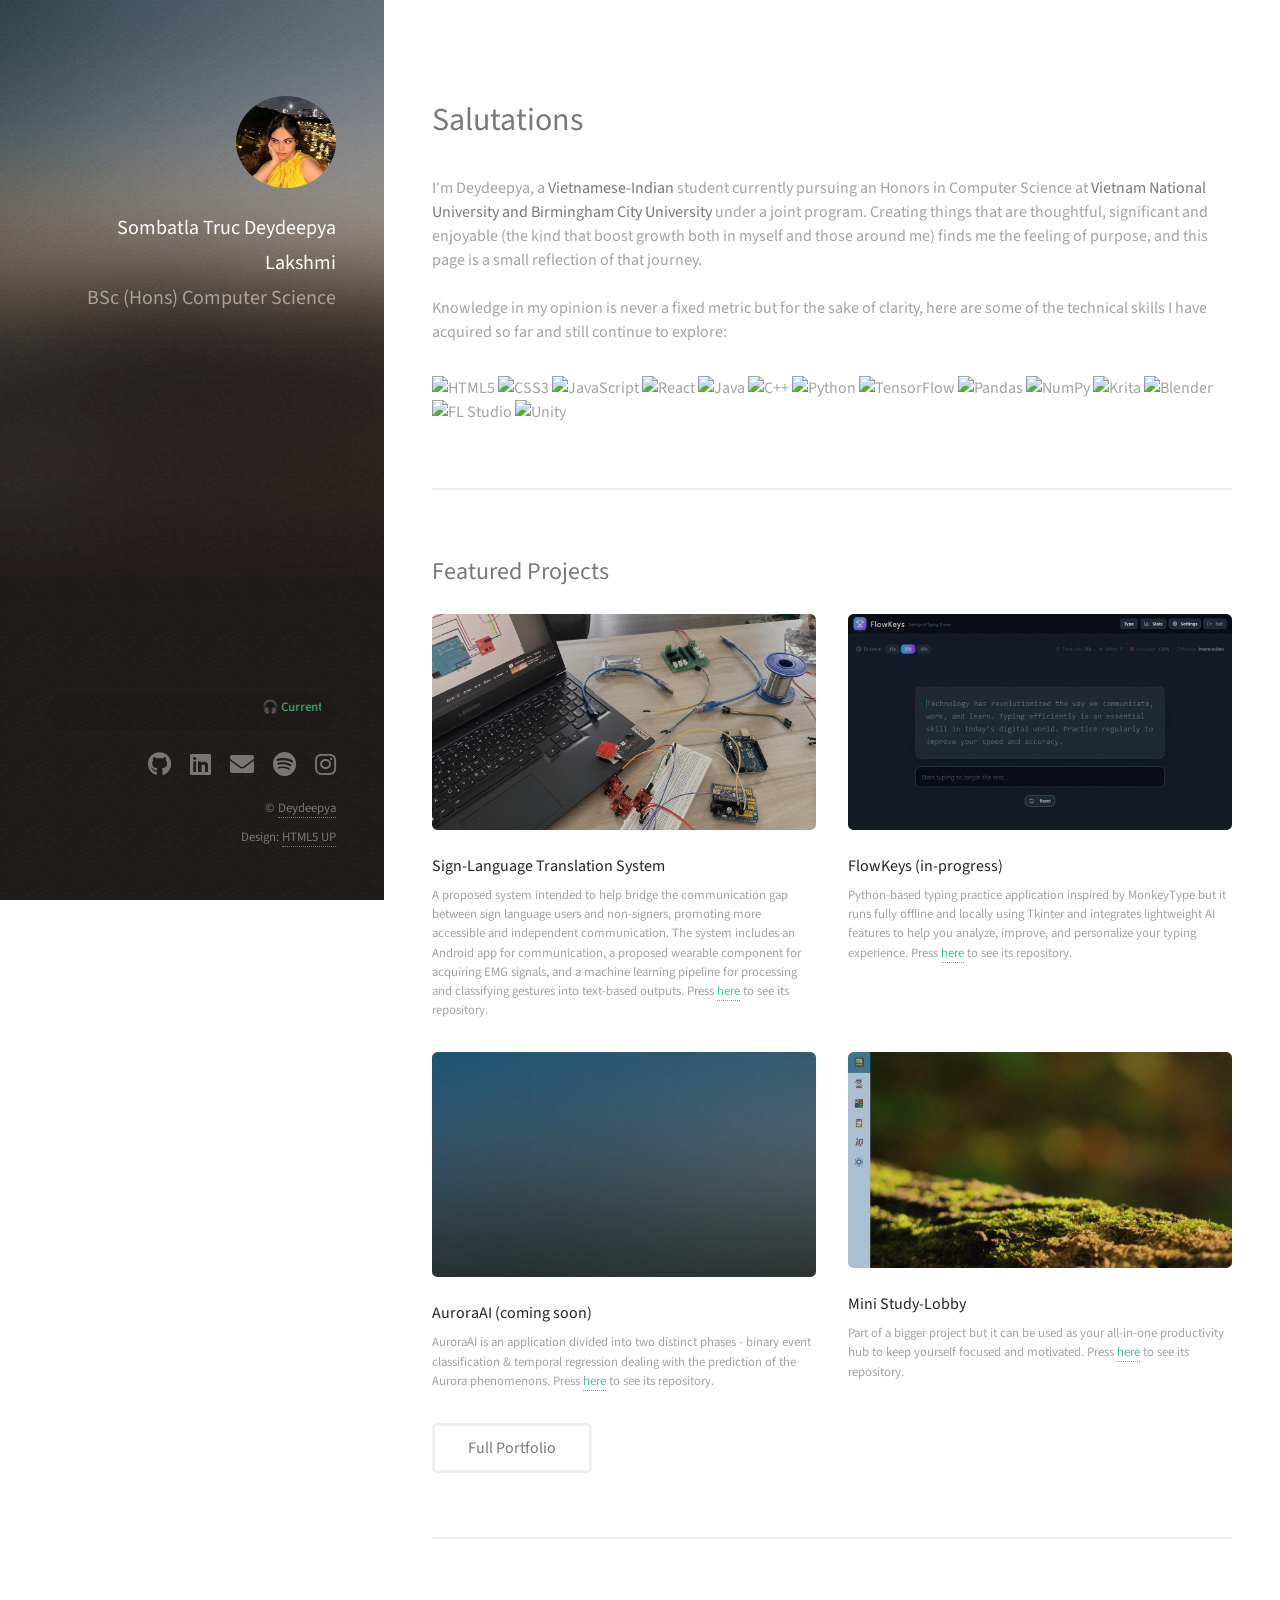
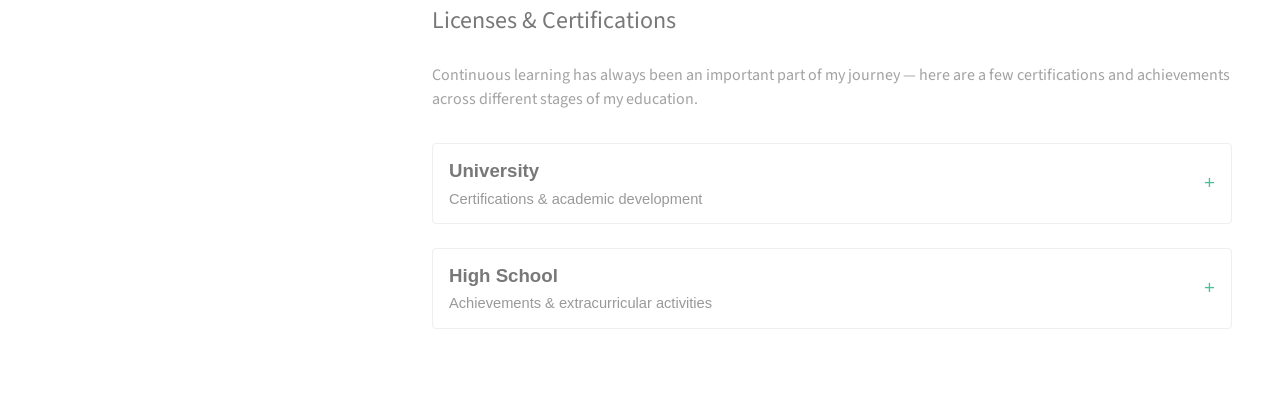
==== commit ddf57dc3: "github pages deployment fix - trial 1" ====
--- a/index.html
+++ b/index.html
@@ -174,76 +174,8 @@
 						</ul>
 					</section>
 				
-
-
-
-
-					<!-- Three -->
-					<section id="three">
-					<h2>Licenses & Certifications</h2>
-					<p>
-						Continuous learning has always been an important part of my journey —
-						here are a few certifications across different fields I have been in.
-					</p>
-
-					<ul class="cert-list">
-
-						<li>
-							<strong>TESOL Certification</strong> — <em>Madison Education Group & MSPD</em><br>
-							<em class="credential-id">Credential ID: Vietop260401</em><br>
-							<a href="images/certificates/TESOL.jpg" target="_blank">
-								View Certificate
-							</a>
-						</li>
-
-						<li>
-							<strong>IELTS Academic</strong> — <em>British Council IELTS</em><br>
-							<em class="credential-id">Credential ID: 25VN510586STT028A</em> <br>
-							<a href="https://ielts.org/organisations/ielts-for-organisations/verifying-ielts-results" target="_blank">
-								View Credential
-							</a> 
-							<a href="images/certificates/ielts.jpeg" target="_blank">
-								View Certificate
-							</a>
-						</li>
-
-						<li>
-							<strong>Google Agile Essentials</strong> — <em>Coursera (Google)</em><br>
-							<em class="credential-id">Credential ID: DYVEMO7TF4K7</em> <br>
-							<a href="https://www.coursera.org/account/accomplishments/verify/DYVEMO7TF4K7" target="_blank">
-								View Credential
-							</a>
-							<a href="images/certificates/coursera_1.jpeg" target="_blank">
-								View Certificate
-							</a>
-						</li>
-						
-						<li>
-							<strong>Computational Thinking for Problem Solving</strong> — <em>Coursera (University of Pennsylvania)</em><br>
-							<em class="credential-id">Credential ID: 6P8TYSHFPYPM</em> <br>
-							<a href="https://www.coursera.org/account/accomplishments/records/6P8TYSHFPYPM" target="_blank">
-								View Credential
-							</a>
-							<a href="images/certificates/coursera_2.jpeg" target="_blank">
-								View Certificate
-							</a>
-						</li>
-						
-
-
-					</ul>
-					</section>
-
-
-
-
-
-
-
-
 				
-<!--
-				<Three>
+				<!-- Three -->
 					<section id="three">
 						<h2>Licenses & Certifications</h2>
 
@@ -253,7 +185,7 @@
 							of my education.
 						</p>
 
-						<University>
+						<!-- University -->
 						<div class="cert-group">
 							<button class="cert-toggle" type="button">
 								<span>
@@ -312,7 +244,7 @@
 							</div>
 						</div>
 
-						<High School>
+						<!-- High School -->
 						<div class="cert-group">
 							<button class="cert-toggle" type="button">
 								<span>
@@ -368,13 +300,8 @@
 							</div>
 						</div>
 
-					</section> -->
-
-
-
-
-
-
+					</section>
+	
 					
 		<!-- Footer -->
 			<footer id="footer">
